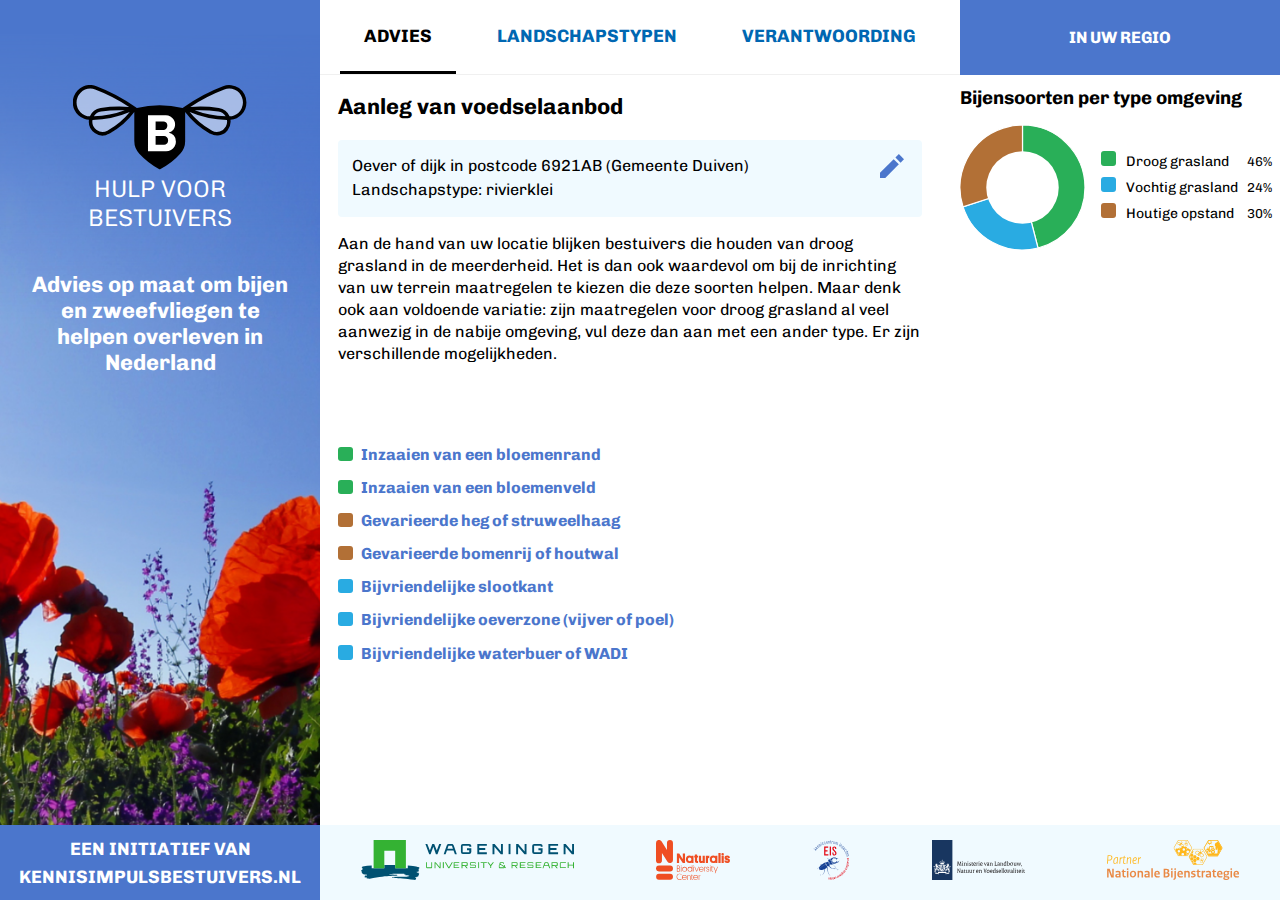
==== results.html @ d1b44572 "fix some issues" ====
<!DOCTYPE html>
<html lang="nl">
  <head>
    <meta charset="UTF-8" />
    <meta name="viewport" content="width=device-width, initial-scale=1.0" />
    <link
      href="https://fonts.googleapis.com/css2?family=Chivo:ital,wght@0,300;0,400;0,700;1,300;1,400;1,700&display=swap"
      rel="stylesheet"
    />
    <link rel="stylesheet" href="css/global.css" media="screen" />
    <link rel="stylesheet" href="css/results.css" media="screen" />
    <link rel="stylesheet" href="css/details.css" media="screen" />
    <link rel="stylesheet" href="css/print.css" media="print" />

    <script src="./js/global.js" defer></script>
    <script src="./js/chart.library.js" defer></script>
    <script src="./js/results.js" defer></script>
    <script src="./js/details.js" defer></script>
    <!-- generics -->
    <link rel="icon" href="./assets/favicons/favicon-32.png" sizes="32x32" />
    <link rel="icon" href="./assets/favicons/favicon-57.png" sizes="57x57" />
    <link rel="icon" href="./assets/favicons/favicon-76.png" sizes="76x76" />
    <link rel="icon" href="./assets/favicons/favicon-96.png" sizes="96x96" />
    <link rel="icon" href="./assets/favicons/favicon-128.png" sizes="128x128" />
    <link rel="icon" href="./assets/favicons/favicon-192.png" sizes="192x192" />
    <link rel="icon" href="./assets/favicons/favicon-228.png" sizes="228x228" />

    <!-- Android -->
    <link
      rel="shortcut icon"
      sizes="196x196"
      href="./assets/favicons/favicon-196.png"
    />

    <!-- iOS -->
    <link
      rel="apple-touch-icon"
      href="./assets/favicons/favicon-120.png"
      sizes="120x120"
    />
    <link
      rel="apple-touch-icon"
      href="path/to/favicon-152.png"
      sizes="152x152"
    />
    <link
      rel="apple-touch-icon"
      href="path/to/favicon-180.png"
      sizes="180x180"
    />

    <!-- Windows 8 IE 10-->
    <meta name="msapplication-TileColor" content="#FFFFFF" />
    <meta
      name="msapplication-TileImage"
      content="./assets/favicons/favicon-144.png"
    />

    <!-- Windows 8.1 + IE11 and above -->
    <meta
      name="msapplication-config"
      content="./assets/favicons/browserconfig.xml"
    />

    <title>Results Page</title>
  </head>
  <body>
    <div class="loader">
      <img src="./assets/logo.svg" alt="" />
    </div>

    <div class="print">Dit is voor de afdruk</div>

    <div class="layout">
      <!-- header navgation -->
      <div class="nav_logo-flag">
        <img src="./assets/logo.svg" alt="logo" class="nav_logo" />
        <h3 class="nav_flag">Hulp voor bestuivers</h3>
      </div>

      <header class="header">
        <nav class="header_nav">
          <ul class="nav_list">
            <li class="nav_item active">
              <a class="nav_item_link" href="/">Advies</a>
            </li>
            <li class="nav_item">
              <a class="nav_item_link">Landschapstypen</a>
            </li>
            <li class="nav_item">
              <a class="nav_item_link">Verantwoording</a>
            </li>
          </ul>
        </nav>
      </header>

      <!-- hero -->
      <section class="hero">
        <div class="hero_logo-flag">
          <img src="./assets/logo.svg" alt="logo" class="hero_logo" />
          <h3 class="hero_flag">HULP VOOR BESTUIVERS</h3>
        </div>
        <div class="hero_description">
          <h3>
            Advies op maat om bijen en zweefvliegen te helpen overleven in
            Nederland
          </h3>
        </div>
      </section>

      <!-- content section -->
      <section class="content">
        <div class="print-box">
          <h3 class="content_title">Aanleg van voedselaanbod</h3>
          <div class="content_chosen-params">
            <p>Oever of dijk in postcode 6921AB (Gemeente Duiven)</p>
            <p>Landschapstype: rivierklei</p>
            <a href="index.html" class="content_edit-btn">
              <img src="./assets/edit-icon.svg" alt="edit" />
            </a>
          </div>
        </div>
        <div class="print-box">
          <div class="chart_wrapper">
            <h3 class="chart_title">Bijensoorten per type omgeving</h3>
            <div class="chart_content">
              <!--  canvas  -->
              <canvas id="chart_canvas"></canvas>

              <ul class="chart_legend">
                <!--  element 1  -->
                <li class="chart_legend_element">
                  <span class="color-box green" data-color="green"></span>
                  <p class="chart_legend_element-name">
                    Droog grasland
                  </p>
                  <p class="chart_legend_element-value" data-value="46">46%</p>
                </li>

                <!--  element 2  -->
                <li class="chart_legend_element">
                  <span class="color-box blue" data-color="blue"></span>
                  <p class="chart_legend_element-name">
                    Vochtig grasland
                  </p>
                  <p class="chart_legend_element-value" data-value="24">24%</p>
                </li>

                <!--  element 3  -->
                <li class="chart_legend_element">
                  <span class="color-box brown" data-color="brown"></span>
                  <p class="chart_legend_element-name">
                    Houtige opstand
                  </p>
                  <p class="chart_legend_element-value" data-value="30">30%</p>
                </li>
              </ul>
            </div>
          </div>
        </div>
        <p class="content_introduction text">
          Aan de hand van uw locatie blijken bestuivers die houden van droog
          grasland in de meerderheid. Het is dan ook waardevol om bij de
          inrichting van uw terrein maatregelen te kiezen die deze soorten
          helpen. Maar denk ook aan voldoende variatie: zijn maatregelen voor
          droog grasland al veel aanwezig in de nabije omgeving, vul deze dan
          aan met een ander type. Er zijn verschillende mogelijkheden.
        </p>

        <div class="main_content">
          <ul class="content_measures-list">
            <li class="content_measure-item">
              <span class="color-box" data-color="green"></span>
              <a href="#measure_1" class="content_measure_link"
                >Inzaaien van een bloemenrand</a
              >
            </li>
            <li class="content_measure-item">
              <span class="color-box" data-color="green"></span>
              <a href="#measure_2" class="content_measure_link"
                >Inzaaien van een bloemenveld</a
              >
            </li>
            <li class="content_measure-item">
              <span class="color-box" data-color="brown"></span>
              <a href="#measure_3" class="content_measure_link"
                >Gevarieerde heg of struweelhaag</a
              >
            </li>
            <li class="content_measure-item">
              <span class="color-box" data-color="brown"></span>
              <a href="#measure_4" class="content_measure_link"
                >Gevarieerde bomenrij of houtwal</a
              >
            </li>
            <li class="content_measure-item">
              <span class="color-box" data-color="blue"></span>
              <a href="#measure_5" class="content_measure_link"
                >Bijvriendelijke slootkant</a
              >
            </li>
            <li class="content_measure-item">
              <span class="color-box" data-color="blue"></span>
              <a href="#measure_6" class="content_measure_link"
                >Bijvriendelijke oeverzone (vijver of poel)</a
              >
            </li>
            <li class="content_measure-item">
              <span class="color-box" data-color="blue"></span>
              <a href="#measure_7" class="content_measure_link"
                >Bijvriendelijke waterbuer of WADI</a
              >
            </li>
          </ul>

          <div class="content_details">
            <div class="go-back" hidden>
              <input type="checkbox" class="section_title_input" />
              <div class="sm-box section_dropdown">
                <img src="./assets/arrow.svg" alt="arrow" />
              </div>
              <label class="section_title">
                Naar overzicht
              </label>
            </div>

            <div class="content_measure_details" id="measure_1">
              <div class="content_measure_head">
                <h2 class="content_measure_title">
                  Inzaaien van een bloemenrand
                </h2>
                <div class="content_measure_print">
                  <a href="javascript:window.print()"
                    >Afdrukken <img src="./assets/print-icon.svg" alt=""
                  /></a>
                </div>
              </div>

              <img
                src="./assets/main-image-of-measure.jpg"
                alt="measure"
                class="content_measure_image"
              />

              <div>
                <input
                  type="checkbox"
                  id="section_1"
                  class="section_title_input"
                />
                <div class="sm-box section_dropdown">
                  <img src="./assets/arrow.svg" alt="arrow" />
                </div>
                <label for="section_1" class="section_title">
                  Introductie
                </label>
                <div class="section_content">
                  <p>
                    Een bloemrijke vegetatie kan bij een juiste aanleg en goed
                    beheer een belangrijke voedselbron vormen voor wilde
                    bestuivers. Inheemse bloemenmengsels met gebiedseigen
                    soorten sluiten het beste aan bij de eisen van de lokaal
                    voorkomende wilde bestuivers. De bodem is een belangrijke
                    factor in de slagingskans van de aanleg periode. Deze kan
                    beter niet te voedselrijk zijn en moet goed voorbereid
                    worden (zaaiklaar zijn).
                  </p>
                  <p>
                    Bloemrijke vegetaties zijn er in verschillende vormen en met
                    verschillende doelen. Zo kan deze ook een rol spelen bij de
                    beheersing van plaagdieren in gewassenteelt. Bloemstroken
                    worden vaak langs akkers, wegbermen of in parken of
                    woonwijken aangelegd. Een bloemenveld is een breder perceel
                    zoals in half-natuurlij
                  </p>
                </div>
              </div>

              <div>
                <input
                  type="checkbox"
                  id="section_2"
                  class="section_title_input"
                />
                <div class="sm-box section_dropdown">
                  <img src="./assets/arrow.svg" alt="arrow" />
                </div>
                <label for="section_2" class="section_title">
                  Gewenste vegetatie
                </label>
                <div class="section_content">
                  <p>
                    Op basis van de planten die van nature in uw regio
                    voorkomen, en welke daarvan het meest relevant zijn voor de
                    bestuivers in uw regio, adviseren we om toe te werken naar
                    een vegetatie met de plantensoorten uit onderstaande lijst.
                    Onderzoek waar mogelijk eerst of deze soorten nu al
                    voorkomen op de plek waar u een maatregel wilt gaan nemen.
                    Zo ja, dan is het beter om deze soorten te bevorderen via
                    het juiste beheer. Een gericht beheer-advies is ook
                    beschikbaar.
                  </p>
                </div>
              </div>

              <div>
                <input
                  type="checkbox"
                  id="section_3"
                  class="section_title_input"
                />
                <div class="sm-box section_dropdown">
                  <img src="./assets/arrow.svg" alt="arrow" />
                </div>
                <label for="section_3" class="section_title">
                  Meest geschikte soorten
                </label>

                <div class="section_content">
                  <div class="options-filter-toggler">
                    <input
                      type="radio"
                      name="filter-option"
                      id="simple"
                      class="toggler_option"
                      checked
                    />
                    <label for="simple">Eenvoudig</label>

                    <input
                      type="radio"
                      name="filter-option"
                      id="extended"
                      class="toggler_option"
                    />
                    <label for="extended">Uitgebreid</label>
                  </div>

                  <div class="options-filter">
                    <div class="dropdown">
                      <label>Bloei :</label>
                      <div class="dropdown_button">
                        <span class="dropdown_picked-option">Meerjarig</span>
                        <img src="./assets/dropdown-arrow.svg" alt="dropdown" />
                      </div>

                      <div class="dropdown_menu-box">
                        <ul class="dropdown_menu">
                          <li data-name="profile" class="dropdown_item">
                            Alle
                          </li>
                          <li data-name="dashboard" class="dropdown_item">
                            Eenjarig
                          </li>
                          <li data-name="activity" class="dropdown_item">
                            Meerjarig
                          </li>
                        </ul>
                      </div>
                    </div>

                    <div class="dropdown">
                      <label>Grond :</label>
                      <div class="dropdown_button">
                        <span class="dropdown_picked-option"
                          >Matig voedselarm</span
                        >
                        <img src="./assets/dropdown-arrow.svg" alt="dropdown" />
                      </div>

                      <div class="dropdown_menu-box">
                        <ul class="dropdown_menu">
                          <li data-name="profile" class="dropdown_item">
                            Matig voedselarm
                          </li>
                          <li data-name="dashboard" class="dropdown_item">
                            Voedselarm
                          </li>
                          <li data-name="activity" class="dropdown_item">
                            Zeer voedselrijk
                          </li>
                        </ul>
                      </div>
                    </div>
                  </div>

                  <table class="species-table">
                    <tr>
                      <th colspan="2" class="right">Kleur</th>
                      <th>Bloeiperiode</th>
                    </tr>
                    <tr>
                      <td colspan="2"></td>
                      <td>
                        <div class="months">
                          <span class="month-box letter">J</span>
                          <span class="month-box letter">F</span>
                          <span class="month-box letter">M</span>
                          <span class="month-box letter">A</span>
                          <span class="month-box letter">M</span>
                          <span class="month-box letter">J</span>
                          <span class="month-box letter">J</span>
                          <span class="month-box letter">A</span>
                          <span class="month-box letter">S</span>
                          <span class="month-box letter">O</span>
                          <span class="month-box letter">N</span>
                          <span class="month-box letter">D</span>
                        </div>
                      </td>
                    </tr>
                    <tr>
                      <td><a href="#">Nieskruid (Helleborus)</a></td>
                      <td>
                        <span
                          class="specie_color-box"
                          style="background-color: rgb(165, 236, 213);"
                        ></span>
                      </td>
                      <td>
                        <div class="months">
                          <span class="month-box"></span>
                          <span class="month-box"></span>
                          <span class="month-box filled"></span>
                          <span class="month-box filled"></span>
                          <span class="month-box filled"></span>
                          <span class="month-box filled"></span>
                          <span class="month-box filled"></span>
                          <span class="month-box"></span>
                          <span class="month-box"></span>
                          <span class="month-box"></span>
                          <span class="month-box"></span>
                          <span class="month-box"></span>
                        </div>
                      </td>
                    </tr>
                    <tr>
                      <td><a href="#">Anemoon (Anemone)</a></td>
                      <td>
                        <span
                          class="specie_color-box"
                          style="background-color: rgb(255, 241, 163);"
                        ></span>
                      </td>
                      <td>
                        <div class="months">
                          <span class="month-box"></span>
                          <span class="month-box"></span>
                          <span class="month-box"></span>
                          <span class="month-box"></span>
                          <span class="month-box"></span>
                          <span class="month-box"></span>
                          <span class="month-box filled"></span>
                          <span class="month-box filled"></span>
                          <span class="month-box filled"></span>
                          <span class="month-box filled"></span>
                          <span class="month-box"></span>
                          <span class="month-box"></span>
                        </div>
                      </td>
                    </tr>
                    <tr>
                      <td><a href="#">Dovenetel (Lamium spp.)</a></td>
                      <td>
                        <span
                          class="specie_color-box"
                          style="background-color: rgb(211, 163, 255);"
                        ></span>
                      </td>
                      <td>
                        <div class="months">
                          <span class="month-box filled"></span>
                          <span class="month-box filled"></span>
                          <span class="month-box filled"></span>
                          <span class="month-box"></span>
                          <span class="month-box"></span>
                          <span class="month-box"></span>
                          <span class="month-box"></span>
                          <span class="month-box"></span>
                          <span class="month-box"></span>
                          <span class="month-box"></span>
                          <span class="month-box"></span>
                          <span class="month-box"></span>
                        </div>
                      </td>
                    </tr>
                  </table>
                </div>
              </div>

              <div>
                <input
                  type="checkbox"
                  id="section_4"
                  class="section_title_input"
                />
                <div class="sm-box section_dropdown">
                  <img src="./assets/arrow.svg" alt="arrow" />
                </div>
                <label for="section_4" class="section_title">
                  Vuistregels voor aanleg</label
                >
                <div class="section_content">
                  <h4 class="section_sub-title">Timing</h4>
                  <p>
                    Zaaien kan in principe jaarrond, maar sommige periodes
                    hebben de voorkeur. Bij zaaien in het najaar kunnen
                    bijvoorbeeld winterannuellen al kiemen, en is er minder kans
                    op onkruid dan bij zaaien in het voorjaar. Bij zaaien in het
                    voorjaar (februari-maart voor éénjarige akkerkruiden) moet
                    mogelijk wat extra tijd worden ingepland voor het toepassen
                    van een vals zaaibed.
                  </p>
                  <h4 class="section_sub-title">Voorbewerking</h4>
                  <p>
                    Bekijk eerst welke gewenste plantensoorten al aanwezig zijn
                    en of deze kunnen blijven staan, soms is aangepast beheer
                    beter dan nieuwe aanleg.
                  </p>
                  <p>
                    Ingezaaide bloemen vestigen zich niet goed in grasmatten of
                    dichte vegetatie. Verwijder deze oppervlakkig (5 cm) en
                    verstoor de grond daarbij zo min mogelijk (om activering van
                    ongewenste zaden in de bodem te voorkomen).
                  </p>
                  <p>
                    Verwijder wortels van hardnekkige wortelonkruiden
                    (handmatig).
                  </p>
                  <p>
                    In de bodem is vaak een zaadbank aanwezig van ongewenste
                    onkruiden die kiemen na verstoring van de bodem. Door een
                    vals-zaaibed te creëren wordt de overlast beperkt. Wacht na
                    het klaarmaken van het zaaibed tot deze soorten kiemen en
                    schoffel deze ondiep af. Herhaal dit eventueel voor beter
                    resultaat. Bij de aanleg van een meerjarig kruidenrijk
                    grasland is het toepassen van een vals-zaaibed niet nodig.
                  </p>
                  <p>
                    Bemesting is bij een bloemrijke vegetatie niet gewenst.
                  </p>
                  <h4 class="section_sub-title">Aanplant/inzaai</h4>
                  <p>
                    Verdun het zaadmengsel met grond om het gelijkmatiger te
                    verdelen over het oppervlakte. Bijvoorbeeld één kruiwagen
                    lichtvochtig zand op 1 kilo zaad.
                  </p>
                  <p>
                    De aanbevolen hoeveelheid zaden per vierkante meter hangt af
                    van de (bodem)omstandigheden. Dit varieert van 2 gram per m2
                    bij een droge, dichte grondsoort tot 1 gram op 1-1,5 m2 bij
                    vochtige en voedselrijke bodems. Vraag een leverancier of
                    specialist eventueel om advies.
                  </p>
                  <p>
                    Zaai het liefst handmatig, zaaimachines zijn vaak ongeschikt
                    door de diversiteit aan zaden. Het mengsel wordt dan niet
                    homogeen verspreid. Tevens kan het gebruik van zware
                    machines de bodem verdichten.
                  </p>
                  <p>
                    Zaai het mengsel op kale grond en nooit dieper dan de dikte
                    van de zaden. Eventueel licht aanharken- of rollen, maar
                    nooit met zwaar materieel.
                  </p>
                  <p>
                    Om in het eerste jaar na aanleg meteen een bloeiend
                    resultaat te krijgen kan tot maximaal 20% eenjarig bloemzaad
                    worden toegevoegd aan het mengsel. Bij een hoger aandeel
                    eenjarige bloemen concurreren deze de meerjarige planten
                    weg. Het tweede jaar na aanplant kan dit, als de eenjarige
                    grotendeels weg zijn en de meerjarigen nog in ontwikkeling
                    zijn, zorgen tot teleurstelling bij het publiek.
                  </p>
                  <h4 class="section_sub-title">
                    Nazorg
                    <span class="text"
                      >(beheer in eerste spaneriode na aanleg om vestiging te
                      bevorderen)
                    </span>
                  </h4>
                  <p>
                    Bij zaaien in voorjaar kan soms veel onkruid opkomen. (Om
                    dit te voorkomen: valszaaibed-methode toepassen.) Wanneer de
                    grond (bijna) niet meer te zien is (kiemplanten krijgen te
                    weinig licht), kan dit eventueel op 5 cm afgemaaid en
                    afgevoerd worden. Bij zaaien in nazomer/herfst is dit vaak
                    niet nodig en kan vanaf het volgende jaar begonnen worden
                    met regulier beheer.
                  </p>
                  <p>
                    Ratelaar (Rhinanthus) is een half-parasiet op grassen en kan
                    zo vergrassing van een bloemenweide enigszins tegengaan, met
                    name op niet al te voedselrijke bodems. Zaaien met het
                    bloemenmengsel, of bijzaaien in de late zomer -late herfst;
                    in dat geval zorgen dat er ruimte op de bodem is voor de
                    zaden om te bereiken.
                  </p>
                  <h4 class="section_sub-title">Waarde voor de toekomst</h4>
                  <p>
                    Blijvend bijvriendelijk beheer is essentieel om de waarde
                    voor de toekomst te behouden. Een gericht a
                    <a href="#">beheer-advies</a> is ook beschikbaar.
                  </p>
                </div>
              </div>
            </div>

            <div class="content_measure_details" id="measure_2">
              <h2 class="content_measure_title">second section</h2>

              <img
                src="./assets/p1-blauwe-metselbij.jpg"
                alt="measure"
                class="content_measure_image"
              />

              <div>
                <input
                  type="checkbox"
                  id="section_6"
                  class="section_title_input"
                />
                <div class="sm-box section_dropdown">
                  <img src="./assets/arrow.svg" alt="arrow" />
                </div>
                <label for="section_6" class="section_title">
                  Introductie
                </label>
                <div class="section_content">
                  <p>
                    Een bloemrijke vegetatie kan bij een juiste aanleg en goed
                    beheer een belangrijke voedselbron vormen voor wilde
                    bestuivers. Inheemse bloemenmengsels met gebiedseigen
                    soorten sluiten het beste aan bij de eisen van de lokaal
                    voorkomende wilde bestuivers. De bodem is een belangrijke
                    factor in de slagingskans van de aanleg periode. Deze kan
                    beter niet te voedselrijk zijn en moet goed voorbereid
                    worden (zaaiklaar zijn).
                  </p>
                  <p>
                    Bloemrijke vegetaties zijn er in verschillende vormen en met
                    verschillende doelen. Zo kan deze ook een rol spelen bij de
                    beheersing van plaagdieren in gewassenteelt. Bloemstroken
                    worden vaak langs akkers, wegbermen of in parken of
                    woonwijken aangelegd. Een bloemenveld is een breder perceel
                    zoals in half-natuurlij
                  </p>
                </div>
              </div>
            </div>
          </div>
        </div>
      </section>

      <section class="spotlight">
        <div class="title-bar">
          <h3>IN UW REGIO</h3>
        </div>
      </section>

      <!-- footer -->
      <footer class="footer">
        <div class="footer_links">
          <a href="http://kennisimpulsbestuivers.nl">Een initiatief van</a>
          <a href="http://kennisimpulsbestuivers.nl"
            >Kennisimpulsbestuivers.nl</a
          >
        </div>
        <div class="footer_sponsors">
          <a href="https://www.wur.nl" class="footer_sponsor-link">
            <img
              src="./assets/footer-logo-1-wur.svg"
              alt=""
              class="footer_sponsor-img"
            />
          </a>
          <a href="https://www.naturalis.nl" class="footer_sponsor-link">
            <img
              src="./assets/footer-logo-2-naturalis.svg"
              alt=""
              class="footer_sponsor-img"
          /></a>
          <a href="https://www.eis-nederland.nl" class="footer_sponsor-link"
            ><img
              src="./assets/footer-logo-3-eis.svg"
              alt=""
              class="footer_sponsor-img"
            />
          </a>
          <a
            href="https://www.rijksoverheid.nl/ministeries/ministerie-van-landbouw-natuur-en-voedselkwaliteit"
            class="footer_sponsor-link"
          >
            <img
              src="./assets/footer-logo-4-lnv.svg"
              alt=""
              class="footer_sponsor-img"
            />
          </a>
          <a
            href="https://www.bestuivers.nl/nationalebijenstrategie"
            class="footer_sponsor-link"
          >
            <img
              src="./assets/footer-logo-5-nb.svg"
              alt=""
              class="footer_sponsor-img"
            />
          </a>
        </div>
      </footer>
    </div>
  </body>
</html>
---- css/global.css ----
:root {
  --main-color: #4b76cc;
  --main-color-light: #f0faff;
  --main-color-dark: #0067b2;
  --inactive-button-bg: #c9c9c9;
  --red: #ed1c24;
  --black: #000000;
  --white: #ffffff;
  --green: #29af58;
  --brown: #b27036;
  --blue: #29abe2;
  --yellow: #ffb831;
  --gray-bg: #d7d7d7;
  --font: 'Chivo', sans-serif;
}

*,
*::after,
*::before {
  margin: 0;
  padding: 0;
  -webkit-box-sizing: border-box;
  box-sizing: border-box;
}

html {
  font-size: 62.7%;
}

body {
  font-size: 1.6rem;
  font-family: var(--font);
  background-color: var(--gray-bg);
  color: var(--black);
}
/*t*/ .print {display:none}
p {
  font-size: 1.6rem;
  line-height: 2.2rem;
}

.text {
  font-size: 1.6rem;
  line-height: 2.2rem;
}

img {
  max-width: 100%;
  max-height: 100%;
}

ol,
ul {
  list-style: none;
}

table {
  border-collapse: collapse;
  border-spacing: 0;
}

a,
button {
  cursor: pointer;
  /*t*/ text-decoration:none;
}

a:active,
a:hover {
  outline: 0;
}

/* Page preloader */
.loader {
  position: fixed;
  top: 0;
  bottom: 0;
  right: 0;
  left: 0;
  z-index: 1000;
  background-color: var(--main-color-light);
}

.loader img {
  width: 120px;
  position: absolute;
  top: 20%;
  left: 50%;
  animation: float 2s ease-in-out infinite;
}

.loader.hidden {
  display: none;
}


@keyframes float {
  0% {
    transform: translateY(0px) translate(-50%, -50%);
  }
  50% {
    transform: translateY(25px) translate(-50%, -50%);
  }
  100% {
    transform: translateY(0px) translate(-50%, -50%);
  }
}


/* Layout */
.layout {
  max-width: 1920px;
  min-height: 100vh;
  margin: auto;
  padding-top: 7.5rem;
  background-color: var(--white);
}

/* Header (navigation) */
.header {
  height: 7.5rem;
  border-bottom: 1.5px rgb(240, 240, 240) solid;
  z-index: 4;
  background-color: var(--white);
  position: fixed;
  top: 0;
  left: 25%;
  right: 25%;
}

.nav_logo-flag {
  display: none;
}

.header_nav {
  height: 100%;
}

.nav_list {
  display: -webkit-box;
  display: -ms-flexbox;
  display: flex;
  -webkit-box-pack: justify;
  -ms-flex-pack: justify;
  justify-content: space-between;
  -webkit-box-align: center;
  -ms-flex-align: center;
  align-items: center;
  height: 100%;
  margin: auto 2rem;
  overflow-x: scroll;
  scrollbar-width: none;
}

.nav_list::-webkit-scrollbar {
  height: 0rem;
  width: 0rem;
}

.nav_item {
  height: 100%;
  font-size: 1.8rem;
  font-weight: bold;
  padding-right: 4%;
  padding-left: 4%;
  border-bottom: 3px solid transparent;
  color: var(--main-color-dark);
  -webkit-transition: all 0.2s linear;
  -o-transition: all 0.2s linear;
  transition: all 0.2s linear;
}

.nav_item_link {
  text-transform: uppercase;
  display: -webkit-box;
  display: -ms-flexbox;
  display: flex;
  -webkit-box-pack: center;
  -ms-flex-pack: center;
  justify-content: center;
  -webkit-box-align: center;
  -ms-flex-align: center;
  align-items: center;
  width: 100%;
  height: 100%;
  color: inherit;
}

.nav_item:hover {
  border-bottom: 3px solid var(--main-color-dark);
}

.nav_item.active {
  color: var(--black);
  border-bottom: 3px solid var(--black);
}

/* Hero */
.hero {
  width: 25%;
  max-width: 34.8rem;
  background-color: var(--main-color);
  background-image: url('../assets/main-image.png');
  background-position-y: bottom;
  background-size: cover;
  color: var(--white);
  text-align: center;
  position: fixed;
  right: left;
  bottom: 7.5rem;
  top: 0;
}

.hero_logo-flag {
  width: 80%;
  margin: auto;
  margin-top: 8.5rem;
}

.hero_logo {
  width: 17.4rem;
}

.hero_flag {
  font-size: 2.4rem;
  font-weight: 300;
}

.hero_description h3 {
  font-size: 2.2rem;
  line-height: 2.6rem;
  font-weight: bold;
  width: 85%;
  margin: auto;
  margin-top: 4rem;
}

/* Spotlight */
.spotlight {
  width: 25%;
  max-width: 34.8rem;
  position: fixed;
  right: 0;
  top: 0;
}

.title-bar {
  display: flex;
  justify-content: center;
  align-items: center;
  height: 7.5rem;
  padding-right: 1rem;
  padding-left: 1rem;
  background-color: var(--main-color);
  color: var(--white);
  text-transform: uppercase;
  font-size: 1.4rem;
  text-align: center;
}

/* Content */
.content {
  margin: 7.5rem 25%;
  margin-top: 0rem;
}

/* Footer */
.footer {
  display: -webkit-box;
  display: -ms-flexbox;
  display: flex;
  height: 7.5rem;
  position: fixed;
  bottom: 0;
  left: 0;
  right: 0;
  background-color: var(--main-color-light);
  margin-top: 3rem;
}

.footer_links {
  width: 25%;
  max-width: 34.8rem;
  background-color: var(--main-color);
  padding-top: 1rem;
  color: var(--white);
  text-transform: uppercase;
  font-size: 1.8rem;
  line-height: 2.8rem;
  font-weight: bold;
  text-align: center;
}
.footer_links a, .footer_links a:visited {  text-decoration:none;color: var(--white);
}
.footer_sponsors {
  display: -webkit-box;
  display: -ms-flexbox;
  display: flex;
  width: 75%;
  -ms-flex-pack: distribute;
  justify-content: space-around;
  -webkit-box-align: center;
  -ms-flex-align: center;
  align-items: center;
  background-color: var(--main-color-light);
}

.footer_sponsor-link {
  display: block;
}

.footer_sponsor-img {
  height: 4rem;
}

/* sm-box */
.sm-box {
  width: 2.5rem;
  height: 2.5rem;
  background-color: var(--main-color);
  border-radius: 0.4rem;
  display: -webkit-inline-box;
  display: -ms-inline-flexbox;
  display: inline-flex;
  -webkit-box-pack: center;
  -ms-flex-pack: center;
  justify-content: center;
  -webkit-box-align: center;
  -ms-flex-align: center;
  align-items: center;
  border: none;
  outline: none;
}

/*  Media Queries  */
@media (min-width: 1920px) {
  .header {
    right: calc((100vw - 1920px) / 2 + 45rem);
    left: calc((100vw - 1920px) / 2 + 45rem);
  }
  .spotlight {
    right: calc((100vw - 1920px) / 2);
  }
  .footer {
    right: calc((100vw - 1920px) / 2);
    left: calc((100vw - 1920px) / 2);
  }
}

@media (min-width: 1800px) {
  html {
    font-size: 75%;
  }
}

@media (min-width: 1400px) {
  html {
    font-size: 66%;
  }
  .spotlight,
  .hero,
  .footer_links {
    max-width: 45rem;
  }
}

@media (max-width: 1125px) {
  html {
    font-size: 56%;
  }

  p {
    font-size: 1.8rem;
    line-height: 2.4rem;
  }
}

@media (min-width: 768px) and (max-width: 1024px) {
  .nav_list {
    max-width: 100%;
  }

  .nav_item {
    font-size: 14px;
    padding: 2px;
  }
}

@media (max-width: 768px) {
  .layout {
    display: inline-block;
    position: relative;
    width: 100%;
    padding-top: 0rem;
  }

  .nav_logo-flag {
    display: -webkit-box;
    display: -ms-flexbox;
    display: flex;
    -webkit-box-align: center;
    -ms-flex-align: center;
    align-items: center;
    -webkit-box-pack: center;
    -ms-flex-pack: center;
    justify-content: center;
    margin: auto;
    position: fixed;
    width: 100%;
    background: var(--main-color);
    padding: 1rem;
    color: var(--white);
    z-index: 4;
  }

  .nav_logo {
    width: 10rem;
    margin-right: 2rem;
  }

  .nav_flag {
    text-transform: uppercase;
    font-size: 2.4rem;
    font-weight: 300;
  }

  .header {
    top: 6.8rem;
    left: 0;
    width: 100%;
    height: 6.4rem;
  }

  .hero {
    width: 100%;
    max-width: 100%;
    height: 20rem;
    background-position-y: 65%;
    padding-top: 2rem;
    margin-top: 12rem;
    position: relative;
  }

  .hero_logo-flag {
    display: none;
  }

  .hero_description {
    margin-top: 5rem;
    max-width: 50rem;
    margin-right: auto;
    margin-left: auto;
  }

  .hero_description h3 {
    text-align: center;
    line-height: 3rem;
  }

  .header {
    border-bottom: none;
    -webkit-box-shadow: 0rem 0.4rem 0.4rem rgba(0, 0, 0, 0.1);
    box-shadow: 0rem 0.4rem 0.4rem rgba(0, 0, 0, 0.1);
  }

  .header_nav {
    max-width: 60rem;
    margin: auto;
  }

  .spotlight {
    display: none;
  }

  .content {
    margin: 0;
    margin-bottom: 10rem;
  }

  .footer {
    display: block;
    width: 100%;
    position: fixed;
    bottom: 7rem;
  }

  .footer_links {
    width: 100%;
    max-width: 100%;
    padding: 2rem;
  }

  .footer_sponsors {
    display: -webkit-box;
    display: -ms-flexbox;
    display: flex;
    -webkit-box-pack: justify;
    -ms-flex-pack: justify;
    justify-content: space-between;
    width: 100%;
    padding: 1.6rem;
    background-color: var(--main-color-light);
  }
}

@media (max-width: 667px) {
  .header {
    height: 51px;
  }

  .nav_flag {
    font-size: 20px;
  }

  .nav_item {
    font-size: 15px;
  }

  .content {
    margin-bottom: 6rem;
  }

  .footer {
    display: block;
    width: 100%;
    position: relative;
  }

  .footer_sponsors {
    display: -webkit-box;
    display: -ms-flexbox;
    display: flex;
    -webkit-box-pack: baseline;
    -ms-flex-pack: baseline;
    justify-content: baseline;
    -ms-flex-wrap: wrap;
    flex-wrap: wrap;
    width: 100%;
    padding: 4rem;
    background-color: var(--main-color-light);
  }

  .footer_sponsor-link {
    width: 45%;
    height: 6rem;
    text-align: center;
  }

  .footer_sponsor-link:nth-child(1) {
    height: 4rem;
  }

  .footer_sponsor-link:nth-child(3) {
    width: 100%;
    margin: 6rem;
  }

  .footer_sponsor-img {
    height: 100%;
  }
}

@media (max-width: 375px) {
  p {
    font-size: 14px;
  }

  .nav_flag {
    font-size: 18px;
    margin: 0;
  }

  .hero {
    height: 315px;
  }

  .nav_list {
    max-width: 100%;
    margin: 2px;
  }

  .nav_item {
    font-size: 14px;
    padding: 1px;
  }
}
---- css/results.css ----
.content {
  padding: 1.8rem;
}

.content.full {
  margin-right: 0;
  margin-left: 25%;
}

.content.full .content_details {
  margin: 0;
  max-width: 100%;
}

.content_title {
  font-size: 2.2rem;
}

.content_chosen-params {
  position: relative;
  padding: 1.4rem;
  margin-top: 2rem;
  background-color: var(--main-color-light);
  border-radius: 4px;
}

.content_chosen-params p {
  line-height: 2.4rem;
  margin-right: 5rem;
}

.content_edit-btn {
  position: absolute;
  top: 1.4rem;
  right: 1.8rem;
  border: none;
  background: none;
}

.chart_wrapper {
  position: absolute;
  top: 0;
  right: 0;
  width: 25%;
}

.chart_content {
  display: flex;
  align-items: center;
  flex-wrap: wrap;
  margin-bottom: 4rem;
}

.chart_title {
  margin: 2.2rem 1rem 1.6rem auto;
  margin-top: 8.6rem;
}

#chart_canvas {
}

.chart_legend {
  display: inline-flex;
  flex-direction: column;
  justify-content: center;
  width: 50%;
  min-width: 17rem;
  height: 100%;
  margin-left: 1.6rem;
}

.chart_legend_element {
  display: flex;
  align-items: baseline;
  margin-bottom: 0.2rem;
  margin-top: 0.2rem;
}

.chart_legend_element-name {
  font-size: 1.4rem;
  margin-left: 0.5rem;
}

.chart_legend_element-value {
  font-size: 1.3rem;
  margin-left: auto;
}

.content_introduction {
  margin-top: 1.6rem;
}

.main_content {
  display: flex;
  margin-top: 8rem;
}

.content_measures-list {
  margin-right: 1.6rem;
}

.content_measure-item {
  margin-bottom: 1.4rem;
  font-weight: bold;
}

.color-box {
  display: inline-block;
  width: 1.45rem;
  height: 1.45rem;
  margin-right: 0.5rem;
  margin-bottom: -0.1rem;
  border-radius: 3px;
}

.color-box[data-color='green'] {
  background-color: var(--green);
}
.color-box[data-color='blue'] {
  background-color: var(--blue);
}
.color-box[data-color='brown'] {
  background-color: var(--brown);
}
.color-box[data-color='yellow'] {
  background-color: var(--yellow);
}

.content_measure_link {
  text-decoration: none;
  color: var(--main-color);
}

.content_measure_link:hover {
  text-decoration: underline;
}

.content_measure_link.current {
  color: var(--black);
  pointer-events: none;
  cursor: default;
}

.content_measure_link.current:hover {
  text-decoration: none;
}


@media (min-width: 1024px) {
  .content {
    margin: 0rem 2rem 7.5rem 25%;
  }

  .content_title,
  .content_chosen-params,
  .content_introduction {
    margin-right: 25vw;
  }
}

@media (min-width: 1920px) {
  .chart_wrapper {
    right: calc((100vw - 1920px) / 2);
    width: 460px;
  }

  .content_title,
  .content_chosen-params,
  .content_introduction {
    margin-right: 500px;
  }
}

@media (max-width: 1250px) {
  .chart_content {
    justify-content: center;
  }

  .chart_legend {
    width: 80%;
    margin-top: 2rem;
  }
}


@media (max-width: 768px) {
  .hero {
    display: none;
  }

  .content {
    margin-bottom: 15rem;
    margin-top: 13rem;
  }

  .content.full {
    margin-left: 0rem;
  }

  .content_chosen-params {
    margin: 1.8rem -1.8rem;
    width: calc(100% + 3.6rem);
  }

  .chart_wrapper {
    position: relative;
    float: right;
    width: 35%;
  }

  .chart_title {
    margin-top: 0;
    text-align: center;
  }
}

@media (max-width: 667px) {
  .chart_wrapper {
    float: none;
    width: 100%;
  }

  .chart_legend {
    width: 50%;
  }

  .chart_legend_element {
    max-width: 26rem;
  }

  .chart_title {
    margin-top: 2rem;
    text-align: center;
  }

}
---- css/details.css ----
.content_details {
  margin-right: 1.6rem;
  margin-left: auto;
  max-width: 60%;
}

.go-back label {
  font-weight: 400;
}

.go-back img {
  transition: none;
  transform: rotate(180deg);
}

.content_measure_head {
  display: flex;
  align-items: baseline;
}

.content_measure_title {
  margin-bottom: 1.8rem;
  font-size: 2.2rem;
  font-weight: bold;
}

.content_measure_print {
  display: inline-flex;
  align-items: center;
  margin-left: auto;
}

.content_measure_print a {
  display: inline-block;
  font-size: 1.3rem;
  color: var(--main-color);
  text-decoration: none;
  margin-right: 1rem;
}

.content_measure_print a:hover {
  text-decoration: underline;
}

.content_measure_print img{
  width: 2rem;
}

.content_measure_image {
  max-width: 100%;
  margin-bottom: 2rem;
  margin-top: 2rem;
  object-fit: cover;
  object-position: center;
}

.section_title {
  display: inline-block;
  font-weight: bold;
  color: var(--main-color);
  cursor: pointer;
  margin-left: 1.2rem;
  margin-bottom: 2rem;
}

.section_title:hover {
  text-decoration: underline;
}

.section_sub-title {
  margin-top: 4rem;
  margin-bottom: 2rem;
  font-weight: 500;
}

.section_dropdown {
  width: 2.4rem;
  height: 2.4rem;
  padding: 0.6rem;
  z-index: 5;
  user-select: none;
}

.section_dropdown img {
  transition: all 0.3s ease;
}

.section_content {
  height: 0;
  overflow: hidden;
  opacity: 0;
  transition: all 0.3s ease;
}

.section_content p,
.section_content .text {
  margin-bottom: 2rem;
  font-weight: 300;
}

.section_content p a {
  color: var(--main-color);
  text-decoration: underline;
}

.section_title_input:checked ~ .section_content {
  height: auto;
  opacity: 1;
}

.section_title_input:checked ~ .section_dropdown img {
  transform: rotate(90deg);
}

.section_title_input {
  display: none;
}

.options-filter-toggler {
  display: flex;
  width: 100%;
  max-width: 40rem;
  border: 1px solid var(--main-color);
  border-radius: 4px;
  margin-bottom: 2rem;
  margin-top: 0.8rem;
  overflow: hidden;
}

.options-filter-toggler label {
  display: inline-block;
  width: 50%;
  padding: 1rem;
  text-align: center;
  font-size: 1.8rem;
  cursor: pointer;
}

.options-filter-toggler label:hover {
  background-color: var(--main-color-light);
}

.toggler_option:checked + label {
  background-color: var(--main-color);
  color: var(--white);
  font-weight: bold;
}

.toggler_option {
  display: none;
}

.options-filter {
  display: flex;
  justify-content: space-between;
}

.options-filter[hidden] {
  display: none;
}

.dropdown {
  width: 49%;
  margin-bottom: 2rem;
  position: relative;
  cursor: pointer;
}

.dropdown:first-child {
  z-index: 2;
}

.dropdown,
.dropdown_menu-box {
  background-color: var(--main-color-light);
}

.dropdown label {
  position: absolute;
  top: 1.9rem;
  left: 1.2rem;
}

.dropdown_button {
  display: flex;
  align-items: center;
  justify-content: space-between;
  height: 5.5rem;
}

.dropdown_button img {
  height: 1.6rem;
  margin: auto 1.6rem auto auto;
}

.dropdown.opened .dropdown_button img {
  transform: rotate(180deg);
}

.dropdown_picked-option {
  display: inline-block;
}

.dropdown.opened .dropdown_menu-box {
  display: block;
}

.dropdown_menu-box {
  position: absolute;
  left: 0;
  right: 0;
  display: none;
}

.dropdown_item,
.dropdown_picked-option {
  font-weight: bold;
  color: var(--main-color);
  font-size: 1.8rem;
  padding: 1rem;
  padding-left: 7.2rem;
  cursor: pointer;
}

.dropdown_item:hover {
  background-color: var(--main-color);
  color: var(--white);
}

/* Table */
.species-table {
  table-layout: auto;
  border-collapse: collapse;
  width: 100%;
  margin-bottom: 2.2rem;
}

.species-table th {
  text-align:left;
  padding: 0.8rem;
  width: 1px;
}
th.right {text-align: right;}

.species-table td {
  text-align: right;
  padding: 0.8rem;
  width: 1px;
}

.species-table td:nth-child(3) {
  padding: 0rem 0.8rem 0rem 0.8rem;
  width: 25%;
}

.species-table tr td:nth-child(1) {
  text-align: left;
  width: 50%;
}

.species-table tr:nth-child(even) {
  background-color: var(--main-color-light);
}

.species-table tr:nth-child(odd) {
  background-color: var(--white);
}

.species-table td a {
  color: var(--main-color);
  text-decoration: none;
}

.species-table td a:hover {
  text-decoration: underline;
}

.species-table td .specie_color-box {
  display: inline-block;
  width: 2rem;
  height: 2rem;
  border: 1px solid var(--black);
}

.species-table td .months {
  display: inline-flex;
  padding-right: 1rem;
}

.species-table td .month-box {
  display: inline-block;
  height: 2rem;
  width: 2rem;
  border: 1px solid var(--black);
}

.species-table td .month-box.letter {
  border: none;
  text-align: center;
  font-size: 1.2rem;
}

.species-table td .month-box.filled {
  background-color: var(--main-color);
}

@media (max-width: 1024px) {
  .content_measure_image {
    max-height: 20rem;
    width: 100%;
    margin-top: 0rem;
  }
}

@media (max-width: 667px) {
  .content_measure_print {
    display: none;
  }

  .species-table td .month-box {
    width: 3vw;
  }

  .options-filter {
    flex-direction: column;
  }

  .dropdown {
    width: 100%;
  }
}
---- css/print.css ----
/* CSS Document */
@import url('https://fonts.googleapis.com/css2?family=Chivo:ital,wght@0,300;0,400;0,700;1,300;1,400;1,700&display=swap');
@page {
margin: 0.5cm;
}
body {width:100% !important; margin:0 !important; padding:0 !important; font-family: 'Chivo', sans-serif; line-height: 1.4; word-spacing:1.1pt; letter-spacing:0.2pt; color: #000; background: none; font-size: 11pt; }
.print, .section_title_input, .content_measure_details {display:inline}
.loader, .header, .hero_logo-flag, .content_measure_image, .options-filter-toggler, .options-filter-toggler label, .content_edit-btn, .content_measure_print, .content_measures-list, .section_title_input, .sm-box.section_dropdown {display:none}
.nav_logo-flag {text-align: center}
.nav_logo {width:3cm}
h3.nav_flag {margin:0;padding:0;text-transform: uppercase}
.hero_description {text-align: center; color:#969696!important}
.print-box {width:50%; display:inline-block;float:left;padding-bottom:30px}
.content_chosen-params p {margin:0}
.chart_wrapper {}
.chart_legend {
  /*display: inline-flex;*/
  flex-direction: column;
  width: auto;float:left;
  margin:22px 0 0;
}
.chart_canvas {}
.chart_legend_element {
  display: flex;
}
#chart_canvas {float:left}
.chart_legend_element-name {
  /*font-size: 1.4rem;*/
  margin: 0 0.5rem;
    white-space: nowrap;
}

.chart_legend_element-value {
  /*font-size: 1.3rem;*/
   margin:0;
    width:100%;
    margin-bottom:10px;
    text-align:right;
}
.color-box {width:10px;height:10px;box-sizing: border-box;}
.color-box.green {border:10px solid #29af58;}
.color-box.blue {border:10px solid #29abe2;}
.color-box.brown {border:10px solid #b27036;}
.color-box.yellow {border:10px solid #ffb831;}

.section_title {font-weight:bold;font-size:1.3em}
.species-table {margin-bottom:30px}
.month-box {border:1px solid black;width:10px;height:10px;display:block;float:left}
.species-table a:link, .species-table a:visited {text-decoration:none;color:#000}
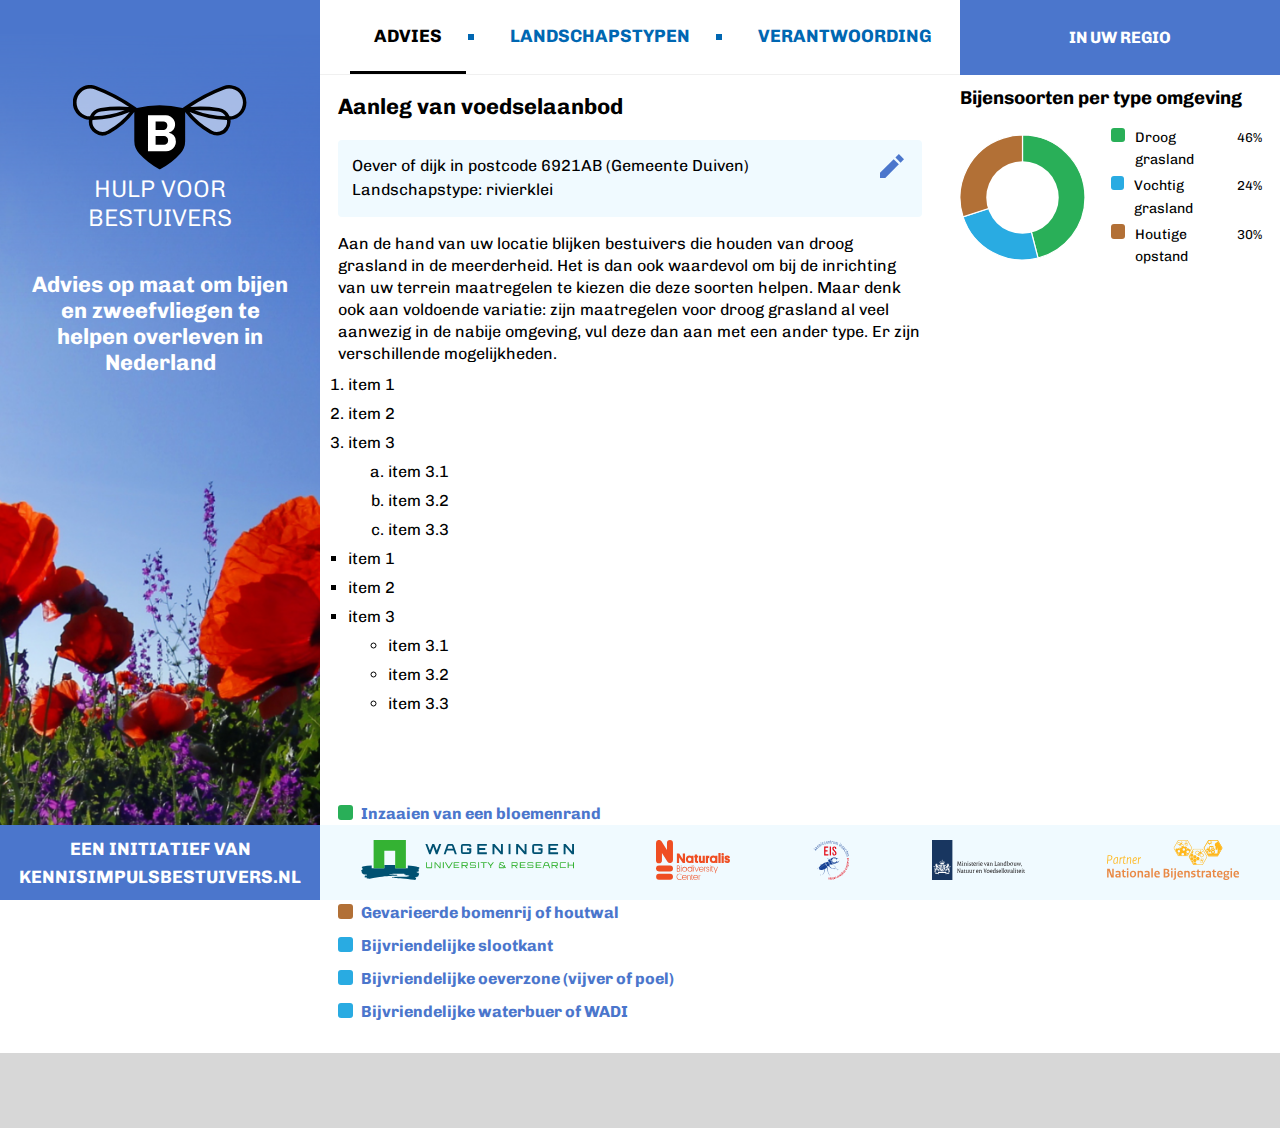
==== commit 9e800665: "fix carousel error, and change details.js file a litte bit" ====
--- a/results.html
+++ b/results.html
@@ -165,49 +165,74 @@
           helpen. Maar denk ook aan voldoende variatie: zijn maatregelen voor
           droog grasland al veel aanwezig in de nabije omgeving, vul deze dan
           aan met een ander type. Er zijn verschillende mogelijkheden.
+
+          <ol>
+            <li>item 1</li>
+            <li>item 2</li>
+            <li>item 3
+              <ol>
+                <li>item 3.1</li>
+                <li>item 3.2</li>
+                <li>item 3.3</li>
+              </ol>
+            </li>
+          </ol>
+
+
+          <ul>
+            <li>item 1</li>
+            <li>item 2</li>
+            <li>item 3
+              <ul>
+                <li>item 3.1</li>
+                <li>item 3.2</li>
+                <li>item 3.3</li>
+              </ul>
+            </li>
+          </ul>
         </p>
 
         <div class="main_content">
           <ul class="content_measures-list">
             <li class="content_measure-item">
               <span class="color-box" data-color="green"></span>
-              <a href="#measure_1" class="content_measure_link"
+              <a href='javascript:getMeasureContent(fgr, infopagina)' class="content_measure_link"
                 >Inzaaien van een bloemenrand</a
               >
             </li>
             <li class="content_measure-item">
               <span class="color-box" data-color="green"></span>
-              <a href="#measure_2" class="content_measure_link"
+              <a href='javascript:getMeasureContent(fgr, infopagina)' class="content_measure_link"
                 >Inzaaien van een bloemenveld</a
               >
             </li>
             <li class="content_measure-item">
               <span class="color-box" data-color="brown"></span>
-              <a href="#measure_3" class="content_measure_link"
+              <a href='javascript:getMeasureContent(fgr, infopagina)' class="content_measure_link"
                 >Gevarieerde heg of struweelhaag</a
               >
             </li>
             <li class="content_measure-item">
               <span class="color-box" data-color="brown"></span>
-              <a href="#measure_4" class="content_measure_link"
+              <a href='javascript:getMeasureContent(fgr, infopagina)' class="content_measure_link"
                 >Gevarieerde bomenrij of houtwal</a
               >
             </li>
             <li class="content_measure-item">
               <span class="color-box" data-color="blue"></span>
-              <a href="#measure_5" class="content_measure_link"
+              <a href='javascript:getMeasureContent(fgr, infopagina)' class="content_measure_link"
                 >Bijvriendelijke slootkant</a
               >
             </li>
             <li class="content_measure-item">
               <span class="color-box" data-color="blue"></span>
-              <a href="#measure_6" class="content_measure_link"
+              <a href='javascript:getMeasureContent(fgr, infopagina)' class="content_measure_link"
                 >Bijvriendelijke oeverzone (vijver of poel)</a
               >
             </li>
             <li class="content_measure-item">
               <span class="color-box" data-color="blue"></span>
-              <a href="#measure_7" class="content_measure_link"
+              <a href='javascript:getMeasureContent(fgr, infopagina)' class="content_measure_link"
                 >Bijvriendelijke waterbuer of WADI</a
               >
             </li>
@@ -224,14 +249,14 @@
               </label>
             </div>
 
-            <div class="content_measure_details" id="measure_1">
+            <div class="content_measure_details" id="measure_content" hidden>
               <div class="content_measure_head">
                 <h2 class="content_measure_title">
                   Inzaaien van een bloemenrand
                 </h2>
                 <div class="content_measure_print">
                   <a href="javascript:window.print()"
-                    >Afdrukken <img src="./assets/print-icon.svg" alt=""
+                    >Bewaar als pdf <img src="./assets/pdf-icon.svg" alt=""
                   /></a>
                 </div>
               </div>
@@ -338,21 +363,21 @@
 
                   <div class="options-filter">
                     <div class="dropdown">
-                      <label>Bloei :</label>
+                      <label>Levensduur :</label>
                       <div class="dropdown_button">
-                        <span class="dropdown_picked-option">Meerjarig</span>
+                        <span class="dropdown_picked-option">Alle</span>
                         <img src="./assets/dropdown-arrow.svg" alt="dropdown" />
                       </div>
 
                       <div class="dropdown_menu-box">
                         <ul class="dropdown_menu">
-                          <li data-name="profile" class="dropdown_item">
+                          <li class="dropdown_item" data-key='a'>
                             Alle
                           </li>
-                          <li data-name="dashboard" class="dropdown_item">
+                          <li class="dropdown_item" data-key='e'>
                             Eenjarig
                           </li>
-                          <li data-name="activity" class="dropdown_item">
+                          <li class="dropdown_item" data-key='m'>
                             Meerjarig
                           </li>
                         </ul>
@@ -360,7 +385,7 @@
                     </div>
 
                     <div class="dropdown">
-                      <label>Grond :</label>
+                      <label>Bodem :</label>
                       <div class="dropdown_button">
                         <span class="dropdown_picked-option"
                           >Matig voedselarm</span
@@ -370,13 +395,13 @@
 
                       <div class="dropdown_menu-box">
                         <ul class="dropdown_menu">
-                          <li data-name="profile" class="dropdown_item">
+                          <li class="dropdown_item" data-key='m'>
                             Matig voedselarm
                           </li>
-                          <li data-name="dashboard" class="dropdown_item">
+                          <li class="dropdown_item"  data-key='v'>
                             Voedselarm
                           </li>
-                          <li data-name="activity" class="dropdown_item">
+                          <li class="dropdown_item" data-key='z'>
                             Zeer voedselrijk
                           </li>
                         </ul>
@@ -384,106 +409,254 @@
                     </div>
                   </div>
 
+                  <!-- table 1 -->
+                  <pre class="table-data" style="display: none;" data-table-code="t-e" hidden>
+                    [{
+                      "specie": "Nieskruid (Helleborus)",
+                      "link": "#",
+                      "color": "rgb(165, 236, 213)",
+                      "months": [1, 2, 3]
+                    },
+                    {
+                      "specie": "Anemoon (Anemone)",
+                      "link": "#",
+                      "color": "rgb(255, 241, 163)",
+                      "months": [3, 4, 5, 6]
+                    },
+                    {
+                      "specie": "Dovenetel (Lamium spp.)",
+                      "link": "#",
+                      "color": "rgb(211, 163, 255)",
+                      "months": [9, 10, 11, 12]
+                    }
+                    ]
+                  </pre>
+
+                  <!-- table 2 -->
+                  <pre class="table-data" style="display: none;" data-table-code="t-am" hidden>
+                    [
+                    {
+                      "specie": "Dovenetel (Lamium spp.)",
+                      "link": "#",
+                      "color": "rgb(211, 163, 255)",
+                      "months": [9, 10, 11, 12]
+                    },
+                    {
+                      "specie": "Nieskruid (Helleborus)",
+                      "link": "#",
+                      "color": "rgb(165, 236, 213)",
+                      "months": [1, 2, 3]
+                    },
+                    {
+                      "specie": "Anemoon (Anemone)",
+                      "link": "#",
+                      "color": "rgb(255, 241, 163)",
+                      "months": [3, 4, 5, 6]
+                    }
+                    ]
+                  </pre>
+
+                  <!-- table 3 -->
+                  <pre class="table-data" style="display: none;" data-table-code="t-av" hidden>
+                    [
+                    {
+                      "specie": "Anemoon (Anemone)",
+                      "link": "#",
+                      "color": "rgb(255, 241, 163)",
+                      "months": [3, 4, 5, 6]
+                    },
+                    {
+                      "specie": "Dovenetel (Lamium spp.)",
+                      "link": "#",
+                      "color": "rgb(211, 163, 255)",
+                      "months": [9, 10, 11, 12]
+                    },
+                    {
+                      "specie": "Nieskruid (Helleborus)",
+                      "link": "#",
+                      "color": "rgb(165, 236, 213)",
+                      "months": [1, 2, 3]
+                    }
+                    ]
+                  </pre>
+
+
+                  <!-- table 4 -->
+                  <pre class="table-data" style="display: none;" data-table-code="t-az" hidden>
+                    [
+                    {
+                      "specie": "Somthing 1 (Anemone)",
+                      "link": "#",
+                      "color": "rgb(255, 241, 163)",
+                      "months": [3, 4, 5, 6]
+                    },
+                    {
+                      "specie": "Dovenetel (Lamium spp.)",
+                      "link": "#",
+                      "color": "rgb(211, 163, 255)",
+                      "months": [9, 10, 11, 12]
+                    },
+                    {
+                      "specie": "Nieskruid (Helleborus)",
+                      "link": "#",
+                      "color": "rgb(165, 236, 213)",
+                      "months": [1, 2, 3]
+                    }
+                    ]
+                  </pre>
+
+                  <!-- table 5 -->
+                  <pre class="table-data" style="display: none;" data-table-code="t-em" hidden>
+                    [
+                    {
+                      "specie": "Somthing 2 (Anemone)",
+                      "link": "#",
+                      "color": "rgb(255, 241, 163)",
+                      "months": [3, 4, 5, 6]
+                    },
+                    {
+                      "specie": "Dovenetel (Lamium spp.)",
+                      "link": "#",
+                      "color": "rgb(211, 163, 255)",
+                      "months": [9, 10, 11, 12]
+                    },
+                    {
+                      "specie": "Nieskruid (Helleborus)",
+                      "link": "#",
+                      "color": "rgb(165, 236, 213)",
+                      "months": [1, 2, 3]
+                    }
+                    ]
+                  </pre>
+
+                  <!-- table 6 -->
+                  <pre class="table-data" style="display: none;" data-table-code="t-ev" hidden>
+                    [
+                    {
+                      "specie": "Somthing 3 (Anemone)",
+                      "link": "#",
+                      "color": "rgb(255, 241, 163)",
+                      "months": [3, 4, 5, 6]
+                    },
+                    {
+                      "specie": "Dovenetel (Lamium spp.)",
+                      "link": "#",
+                      "color": "rgb(211, 163, 255)",
+                      "months": [9, 10, 11, 12]
+                    },
+                    {
+                      "specie": "Nieskruid (Helleborus)",
+                      "link": "#",
+                      "color": "rgb(165, 236, 213)",
+                      "months": [1, 2, 3]
+                    }
+                    ]
+                  </pre>
+
+                  <!-- table 7 -->
+                  <pre class="table-data" style="display: none;" data-table-code="t-ez" hidden>
+                    [
+                    {
+                      "specie": "Somthing 4 (Anemone)",
+                      "link": "#",
+                      "color": "rgb(255, 241, 163)",
+                      "months": [3, 4, 5, 6]
+                    },
+                    {
+                      "specie": "Dovenetel (Lamium spp.)",
+                      "link": "#",
+                      "color": "rgb(211, 163, 255)",
+                      "months": [9, 10, 11, 12]
+                    },
+                    {
+                      "specie": "Nieskruid (Helleborus)",
+                      "link": "#",
+                      "color": "rgb(165, 236, 213)",
+                      "months": [1, 2, 3]
+                    }
+                    ]
+                  </pre>
+
+                  <!-- table 8 -->
+                  <pre class="table-data" style="display: none;" data-table-code="t-mm" hidden>
+                    [
+                    {
+                      "specie": "Somthing 5 (Anemone)",
+                      "link": "#",
+                      "color": "rgb(255, 241, 163)",
+                      "months": [3, 4, 5, 6]
+                    },
+                    {
+                      "specie": "Dovenetel (Lamium spp.)",
+                      "link": "#",
+                      "color": "rgb(211, 163, 255)",
+                      "months": [9, 10, 11, 12]
+                    },
+                    {
+                      "specie": "Nieskruid (Helleborus)",
+                      "link": "#",
+                      "color": "rgb(165, 236, 213)",
+                      "months": [1, 2, 3]
+                    }
+                    ]
+                  </pre>
+
+                  <!-- table 9 -->
+                  <pre class="table-data" style="display: none;" data-table-code="t-mv" hidden>
+                    [
+                    {
+                      "specie": "Somthing 6 (Anemone)",
+                      "link": "#",
+                      "color": "rgb(255, 241, 163)",
+                      "months": [3, 4, 5, 6]
+                    },
+                    {
+                      "specie": "Dovenetel (Lamium spp.)",
+                      "link": "#",
+                      "color": "rgb(211, 163, 255)",
+                      "months": [9, 10, 11, 12]
+                    },
+                    {
+                      "specie": "Nieskruid (Helleborus)",
+                      "link": "#",
+                      "color": "rgb(165, 236, 213)",
+                      "months": [1, 2, 3]
+                    }
+                    ]
+                  </pre>
+
+                  <!-- table 10 -->
+                  <pre class="table-data" style="display: none;" data-table-code="t-mz" hidden>
+                    [
+                    {
+                      "specie": "Somthing 7 (Anemone)",
+                      "link": "#",
+                      "color": "rgb(255, 241, 163)",
+                      "months": [3, 4, 5, 6]
+                    },
+                    {
+                      "specie": "Dovenetel (Lamium spp.)",
+                      "link": "#",
+                      "color": "rgb(211, 163, 255)",
+                      "months": [9, 10, 11, 12]
+                    },
+                    {
+                      "specie": "Nieskruid (Helleborus)",
+                      "link": "#",
+                      "color": "rgb(165, 236, 213)",
+                      "months": [1, 2, 3]
+                    }
+                    ]
+                  </pre>
+
                   <table class="species-table">
-                    <tr>
-                      <th colspan="2" class="right">Kleur</th>
-                      <th>Bloeiperiode</th>
-                    </tr>
-                    <tr>
-                      <td colspan="2"></td>
-                      <td>
-                        <div class="months">
-                          <span class="month-box letter">J</span>
-                          <span class="month-box letter">F</span>
-                          <span class="month-box letter">M</span>
-                          <span class="month-box letter">A</span>
-                          <span class="month-box letter">M</span>
-                          <span class="month-box letter">J</span>
-                          <span class="month-box letter">J</span>
-                          <span class="month-box letter">A</span>
-                          <span class="month-box letter">S</span>
-                          <span class="month-box letter">O</span>
-                          <span class="month-box letter">N</span>
-                          <span class="month-box letter">D</span>
-                        </div>
-                      </td>
-                    </tr>
-                    <tr>
-                      <td><a href="#">Nieskruid (Helleborus)</a></td>
-                      <td>
-                        <span
-                          class="specie_color-box"
-                          style="background-color: rgb(165, 236, 213);"
-                        ></span>
-                      </td>
-                      <td>
-                        <div class="months">
-                          <span class="month-box"></span>
-                          <span class="month-box"></span>
-                          <span class="month-box filled"></span>
-                          <span class="month-box filled"></span>
-                          <span class="month-box filled"></span>
-                          <span class="month-box filled"></span>
-                          <span class="month-box filled"></span>
-                          <span class="month-box"></span>
-                          <span class="month-box"></span>
-                          <span class="month-box"></span>
-                          <span class="month-box"></span>
-                          <span class="month-box"></span>
-                        </div>
-                      </td>
-                    </tr>
-                    <tr>
-                      <td><a href="#">Anemoon (Anemone)</a></td>
-                      <td>
-                        <span
-                          class="specie_color-box"
-                          style="background-color: rgb(255, 241, 163);"
-                        ></span>
-                      </td>
-                      <td>
-                        <div class="months">
-                          <span class="month-box"></span>
-                          <span class="month-box"></span>
-                          <span class="month-box"></span>
-                          <span class="month-box"></span>
-                          <span class="month-box"></span>
-                          <span class="month-box"></span>
-                          <span class="month-box filled"></span>
-                          <span class="month-box filled"></span>
-                          <span class="month-box filled"></span>
-                          <span class="month-box filled"></span>
-                          <span class="month-box"></span>
-                          <span class="month-box"></span>
-                        </div>
-                      </td>
-                    </tr>
-                    <tr>
-                      <td><a href="#">Dovenetel (Lamium spp.)</a></td>
-                      <td>
-                        <span
-                          class="specie_color-box"
-                          style="background-color: rgb(211, 163, 255);"
-                        ></span>
-                      </td>
-                      <td>
-                        <div class="months">
-                          <span class="month-box filled"></span>
-                          <span class="month-box filled"></span>
-                          <span class="month-box filled"></span>
-                          <span class="month-box"></span>
-                          <span class="month-box"></span>
-                          <span class="month-box"></span>
-                          <span class="month-box"></span>
-                          <span class="month-box"></span>
-                          <span class="month-box"></span>
-                          <span class="month-box"></span>
-                          <span class="month-box"></span>
-                          <span class="month-box"></span>
-                        </div>
-                      </td>
-                    </tr>
+                    <thead>
+                    </thead>
+
+                    <tbody>
+                    </tbody>
                   </table>
+
                 </div>
               </div>
 
@@ -600,50 +773,6 @@
                     Blijvend bijvriendelijk beheer is essentieel om de waarde
                     voor de toekomst te behouden. Een gericht a
                     <a href="#">beheer-advies</a> is ook beschikbaar.
-                  </p>
-                </div>
-              </div>
-            </div>
-
-            <div class="content_measure_details" id="measure_2">
-              <h2 class="content_measure_title">second section</h2>
-
-              <img
-                src="./assets/p1-blauwe-metselbij.jpg"
-                alt="measure"
-                class="content_measure_image"
-              />
-
-              <div>
-                <input
-                  type="checkbox"
-                  id="section_6"
-                  class="section_title_input"
-                />
-                <div class="sm-box section_dropdown">
-                  <img src="./assets/arrow.svg" alt="arrow" />
-                </div>
-                <label for="section_6" class="section_title">
-                  Introductie
-                </label>
-                <div class="section_content">
-                  <p>
-                    Een bloemrijke vegetatie kan bij een juiste aanleg en goed
-                    beheer een belangrijke voedselbron vormen voor wilde
-                    bestuivers. Inheemse bloemenmengsels met gebiedseigen
-                    soorten sluiten het beste aan bij de eisen van de lokaal
-                    voorkomende wilde bestuivers. De bodem is een belangrijke
-                    factor in de slagingskans van de aanleg periode. Deze kan
-                    beter niet te voedselrijk zijn en moet goed voorbereid
-                    worden (zaaiklaar zijn).
-                  </p>
-                  <p>
-                    Bloemrijke vegetaties zijn er in verschillende vormen en met
-                    verschillende doelen. Zo kan deze ook een rol spelen bij de
-                    beheersing van plaagdieren in gewassenteelt. Bloemstroken
-                    worden vaak langs akkers, wegbermen of in parken of
-                    woonwijken aangelegd. Een bloemenveld is een breder perceel
-                    zoals in half-natuurlij
                   </p>
                 </div>
               </div>
--- a/css/global.css
+++ b/css/global.css
@@ -49,10 +49,44 @@
   max-height: 100%;
 }
 
-ol,
-ul {
-  list-style: none;
-}
+
+li {
+  margin: 1rem;
+}
+
+ol ol, ul ul {
+  margin-left: 3rem;
+}
+
+ol ol ol, ul ul ul {
+  margin-left: 6rem;
+}
+
+
+
+ul li {
+  list-style-type: square;
+}
+
+ul ul li {
+  list-style-type: circle;
+}
+
+ul ul ul li {
+  list-style-type: disc;
+}
+
+
+ol ol li {
+  list-style-type: lower-latin;
+}
+
+ol ol ol li {
+  list-style-type: lower-roman;
+}
+
+
+
 
 table {
   border-collapse: collapse;
--- a/css/results.css
+++ b/css/results.css
@@ -97,11 +97,14 @@
 
 .content_measures-list {
   margin-right: 1.6rem;
+  list-style: none;
 }
 
 .content_measure-item {
   margin-bottom: 1.4rem;
+  margin-left: 0rem;
   font-weight: bold;
+  list-style-type: none;
 }
 
 .color-box {
--- a/css/details.css
+++ b/css/details.css
@@ -218,8 +218,13 @@
   color: var(--main-color);
   font-size: 1.8rem;
   padding: 1rem;
-  padding-left: 7.2rem;
+  padding-left: 11.5rem;
   cursor: pointer;
+}
+
+.dropdown:nth-child(2) .dropdown_item,
+.dropdown:nth-child(2) .dropdown_picked-option {
+  padding-left: 8rem;
 }
 
 .dropdown_item:hover {
@@ -292,6 +297,7 @@
   height: 2rem;
   width: 2rem;
   border: 1px solid var(--black);
+  margin-left: -1px;
 }
 
 .species-table td .month-box.letter {
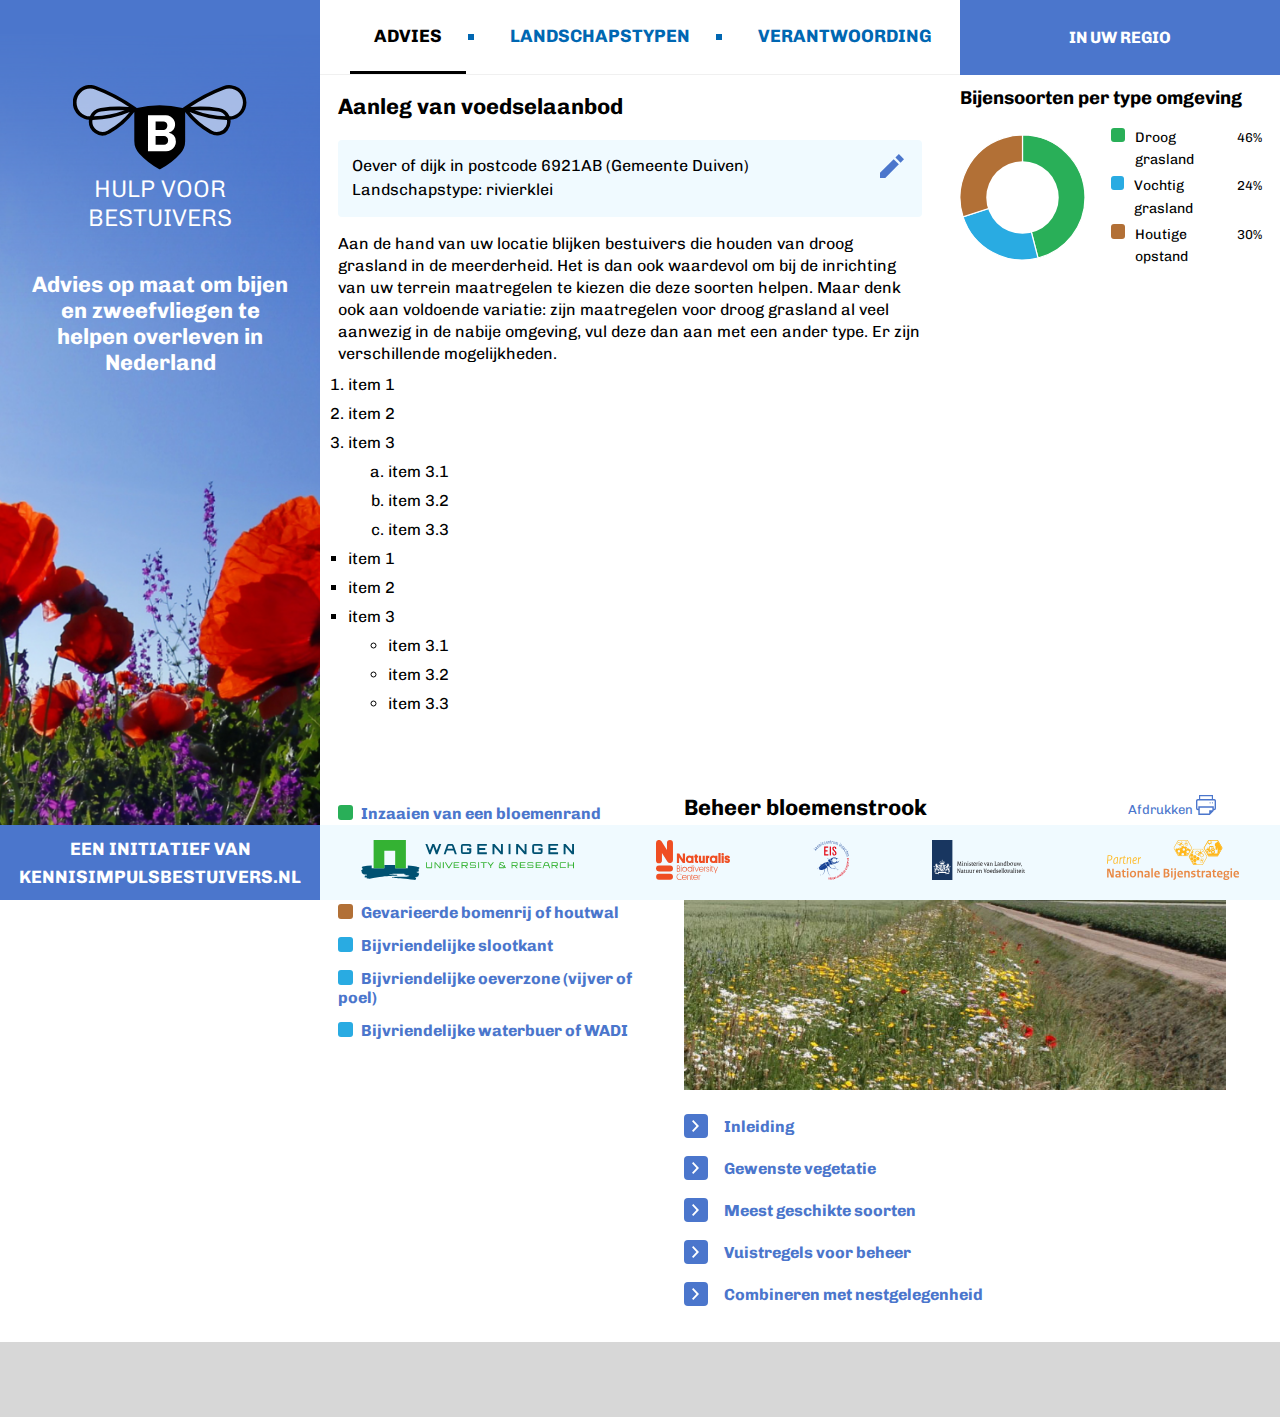
==== commit c522df32: "add responsiveness to the meaure details section" ====
--- a/results.html
+++ b/results.html
@@ -110,6 +110,8 @@
 
       <!-- content section -->
       <section class="content">
+        <div class="content_full-width"></div>
+
         <div class="print-box">
           <h3 class="content_title">Aanleg van voedselaanbod</h3>
           <div class="content_chosen-params">
@@ -249,533 +251,325 @@
               </label>
             </div>
 
-            <div class="content_measure_details" id="measure_content" hidden>
-              <div class="content_measure_head">
-                <h2 class="content_measure_title">
-                  Inzaaien van een bloemenrand
-                </h2>
-                <div class="content_measure_print">
-                  <a href="javascript:window.print()"
-                    >Bewaar als pdf <img src="./assets/pdf-icon.svg" alt=""
-                  /></a>
-                </div>
-              </div>
-
-              <img
-                src="./assets/main-image-of-measure.jpg"
-                alt="measure"
-                class="content_measure_image"
-              />
-
-              <div>
-                <input
-                  type="checkbox"
-                  id="section_1"
-                  class="section_title_input"
-                />
-                <div class="sm-box section_dropdown">
-                  <img src="./assets/arrow.svg" alt="arrow" />
-                </div>
-                <label for="section_1" class="section_title">
-                  Introductie
-                </label>
-                <div class="section_content">
-                  <p>
-                    Een bloemrijke vegetatie kan bij een juiste aanleg en goed
-                    beheer een belangrijke voedselbron vormen voor wilde
-                    bestuivers. Inheemse bloemenmengsels met gebiedseigen
-                    soorten sluiten het beste aan bij de eisen van de lokaal
-                    voorkomende wilde bestuivers. De bodem is een belangrijke
-                    factor in de slagingskans van de aanleg periode. Deze kan
-                    beter niet te voedselrijk zijn en moet goed voorbereid
-                    worden (zaaiklaar zijn).
-                  </p>
-                  <p>
-                    Bloemrijke vegetaties zijn er in verschillende vormen en met
-                    verschillende doelen. Zo kan deze ook een rol spelen bij de
-                    beheersing van plaagdieren in gewassenteelt. Bloemstroken
-                    worden vaak langs akkers, wegbermen of in parken of
-                    woonwijken aangelegd. Een bloemenveld is een breder perceel
-                    zoals in half-natuurlij
-                  </p>
-                </div>
-              </div>
-
-              <div>
-                <input
-                  type="checkbox"
-                  id="section_2"
-                  class="section_title_input"
-                />
-                <div class="sm-box section_dropdown">
-                  <img src="./assets/arrow.svg" alt="arrow" />
-                </div>
-                <label for="section_2" class="section_title">
-                  Gewenste vegetatie
-                </label>
-                <div class="section_content">
-                  <p>
-                    Op basis van de planten die van nature in uw regio
-                    voorkomen, en welke daarvan het meest relevant zijn voor de
-                    bestuivers in uw regio, adviseren we om toe te werken naar
-                    een vegetatie met de plantensoorten uit onderstaande lijst.
-                    Onderzoek waar mogelijk eerst of deze soorten nu al
-                    voorkomen op de plek waar u een maatregel wilt gaan nemen.
-                    Zo ja, dan is het beter om deze soorten te bevorderen via
-                    het juiste beheer. Een gericht beheer-advies is ook
-                    beschikbaar.
-                  </p>
-                </div>
-              </div>
-
-              <div>
-                <input
-                  type="checkbox"
-                  id="section_3"
-                  class="section_title_input"
-                />
-                <div class="sm-box section_dropdown">
-                  <img src="./assets/arrow.svg" alt="arrow" />
-                </div>
-                <label for="section_3" class="section_title">
-                  Meest geschikte soorten
-                </label>
-
-                <div class="section_content">
-                  <div class="options-filter-toggler">
-                    <input
-                      type="radio"
-                      name="filter-option"
-                      id="simple"
-                      class="toggler_option"
-                      checked
-                    />
-                    <label for="simple">Eenvoudig</label>
-
-                    <input
-                      type="radio"
-                      name="filter-option"
-                      id="extended"
-                      class="toggler_option"
-                    />
-                    <label for="extended">Uitgebreid</label>
-                  </div>
-
-                  <div class="options-filter">
-                    <div class="dropdown">
-                      <label>Levensduur :</label>
-                      <div class="dropdown_button">
-                        <span class="dropdown_picked-option">Alle</span>
-                        <img src="./assets/dropdown-arrow.svg" alt="dropdown" />
-                      </div>
-
-                      <div class="dropdown_menu-box">
-                        <ul class="dropdown_menu">
-                          <li class="dropdown_item" data-key='a'>
-                            Alle
-                          </li>
-                          <li class="dropdown_item" data-key='e'>
-                            Eenjarig
-                          </li>
-                          <li class="dropdown_item" data-key='m'>
-                            Meerjarig
-                          </li>
-                        </ul>
-                      </div>
-                    </div>
-
-                    <div class="dropdown">
-                      <label>Bodem :</label>
-                      <div class="dropdown_button">
-                        <span class="dropdown_picked-option"
-                          >Matig voedselarm</span
-                        >
-                        <img src="./assets/dropdown-arrow.svg" alt="dropdown" />
-                      </div>
-
-                      <div class="dropdown_menu-box">
-                        <ul class="dropdown_menu">
-                          <li class="dropdown_item" data-key='m'>
-                            Matig voedselarm
-                          </li>
-                          <li class="dropdown_item"  data-key='v'>
-                            Voedselarm
-                          </li>
-                          <li class="dropdown_item" data-key='z'>
-                            Zeer voedselrijk
-                          </li>
-                        </ul>
-                      </div>
-                    </div>
-                  </div>
-
-                  <!-- table 1 -->
-                  <pre class="table-data" style="display: none;" data-table-code="t-e" hidden>
-                    [{
-                      "specie": "Nieskruid (Helleborus)",
-                      "link": "#",
-                      "color": "rgb(165, 236, 213)",
-                      "months": [1, 2, 3]
-                    },
-                    {
-                      "specie": "Anemoon (Anemone)",
-                      "link": "#",
-                      "color": "rgb(255, 241, 163)",
-                      "months": [3, 4, 5, 6]
-                    },
-                    {
-                      "specie": "Dovenetel (Lamium spp.)",
-                      "link": "#",
-                      "color": "rgb(211, 163, 255)",
-                      "months": [9, 10, 11, 12]
-                    }
-                    ]
-                  </pre>
-
-                  <!-- table 2 -->
-                  <pre class="table-data" style="display: none;" data-table-code="t-am" hidden>
-                    [
-                    {
-                      "specie": "Dovenetel (Lamium spp.)",
-                      "link": "#",
-                      "color": "rgb(211, 163, 255)",
-                      "months": [9, 10, 11, 12]
-                    },
-                    {
-                      "specie": "Nieskruid (Helleborus)",
-                      "link": "#",
-                      "color": "rgb(165, 236, 213)",
-                      "months": [1, 2, 3]
-                    },
-                    {
-                      "specie": "Anemoon (Anemone)",
-                      "link": "#",
-                      "color": "rgb(255, 241, 163)",
-                      "months": [3, 4, 5, 6]
-                    }
-                    ]
-                  </pre>
-
-                  <!-- table 3 -->
-                  <pre class="table-data" style="display: none;" data-table-code="t-av" hidden>
-                    [
-                    {
-                      "specie": "Anemoon (Anemone)",
-                      "link": "#",
-                      "color": "rgb(255, 241, 163)",
-                      "months": [3, 4, 5, 6]
-                    },
-                    {
-                      "specie": "Dovenetel (Lamium spp.)",
-                      "link": "#",
-                      "color": "rgb(211, 163, 255)",
-                      "months": [9, 10, 11, 12]
-                    },
-                    {
-                      "specie": "Nieskruid (Helleborus)",
-                      "link": "#",
-                      "color": "rgb(165, 236, 213)",
-                      "months": [1, 2, 3]
-                    }
-                    ]
-                  </pre>
-
-
-                  <!-- table 4 -->
-                  <pre class="table-data" style="display: none;" data-table-code="t-az" hidden>
-                    [
-                    {
-                      "specie": "Somthing 1 (Anemone)",
-                      "link": "#",
-                      "color": "rgb(255, 241, 163)",
-                      "months": [3, 4, 5, 6]
-                    },
-                    {
-                      "specie": "Dovenetel (Lamium spp.)",
-                      "link": "#",
-                      "color": "rgb(211, 163, 255)",
-                      "months": [9, 10, 11, 12]
-                    },
-                    {
-                      "specie": "Nieskruid (Helleborus)",
-                      "link": "#",
-                      "color": "rgb(165, 236, 213)",
-                      "months": [1, 2, 3]
-                    }
-                    ]
-                  </pre>
-
-                  <!-- table 5 -->
-                  <pre class="table-data" style="display: none;" data-table-code="t-em" hidden>
-                    [
-                    {
-                      "specie": "Somthing 2 (Anemone)",
-                      "link": "#",
-                      "color": "rgb(255, 241, 163)",
-                      "months": [3, 4, 5, 6]
-                    },
-                    {
-                      "specie": "Dovenetel (Lamium spp.)",
-                      "link": "#",
-                      "color": "rgb(211, 163, 255)",
-                      "months": [9, 10, 11, 12]
-                    },
-                    {
-                      "specie": "Nieskruid (Helleborus)",
-                      "link": "#",
-                      "color": "rgb(165, 236, 213)",
-                      "months": [1, 2, 3]
-                    }
-                    ]
-                  </pre>
-
-                  <!-- table 6 -->
-                  <pre class="table-data" style="display: none;" data-table-code="t-ev" hidden>
-                    [
-                    {
-                      "specie": "Somthing 3 (Anemone)",
-                      "link": "#",
-                      "color": "rgb(255, 241, 163)",
-                      "months": [3, 4, 5, 6]
-                    },
-                    {
-                      "specie": "Dovenetel (Lamium spp.)",
-                      "link": "#",
-                      "color": "rgb(211, 163, 255)",
-                      "months": [9, 10, 11, 12]
-                    },
-                    {
-                      "specie": "Nieskruid (Helleborus)",
-                      "link": "#",
-                      "color": "rgb(165, 236, 213)",
-                      "months": [1, 2, 3]
-                    }
-                    ]
-                  </pre>
-
-                  <!-- table 7 -->
-                  <pre class="table-data" style="display: none;" data-table-code="t-ez" hidden>
-                    [
-                    {
-                      "specie": "Somthing 4 (Anemone)",
-                      "link": "#",
-                      "color": "rgb(255, 241, 163)",
-                      "months": [3, 4, 5, 6]
-                    },
-                    {
-                      "specie": "Dovenetel (Lamium spp.)",
-                      "link": "#",
-                      "color": "rgb(211, 163, 255)",
-                      "months": [9, 10, 11, 12]
-                    },
-                    {
-                      "specie": "Nieskruid (Helleborus)",
-                      "link": "#",
-                      "color": "rgb(165, 236, 213)",
-                      "months": [1, 2, 3]
-                    }
-                    ]
-                  </pre>
-
-                  <!-- table 8 -->
-                  <pre class="table-data" style="display: none;" data-table-code="t-mm" hidden>
-                    [
-                    {
-                      "specie": "Somthing 5 (Anemone)",
-                      "link": "#",
-                      "color": "rgb(255, 241, 163)",
-                      "months": [3, 4, 5, 6]
-                    },
-                    {
-                      "specie": "Dovenetel (Lamium spp.)",
-                      "link": "#",
-                      "color": "rgb(211, 163, 255)",
-                      "months": [9, 10, 11, 12]
-                    },
-                    {
-                      "specie": "Nieskruid (Helleborus)",
-                      "link": "#",
-                      "color": "rgb(165, 236, 213)",
-                      "months": [1, 2, 3]
-                    }
-                    ]
-                  </pre>
-
-                  <!-- table 9 -->
-                  <pre class="table-data" style="display: none;" data-table-code="t-mv" hidden>
-                    [
-                    {
-                      "specie": "Somthing 6 (Anemone)",
-                      "link": "#",
-                      "color": "rgb(255, 241, 163)",
-                      "months": [3, 4, 5, 6]
-                    },
-                    {
-                      "specie": "Dovenetel (Lamium spp.)",
-                      "link": "#",
-                      "color": "rgb(211, 163, 255)",
-                      "months": [9, 10, 11, 12]
-                    },
-                    {
-                      "specie": "Nieskruid (Helleborus)",
-                      "link": "#",
-                      "color": "rgb(165, 236, 213)",
-                      "months": [1, 2, 3]
-                    }
-                    ]
-                  </pre>
-
-                  <!-- table 10 -->
-                  <pre class="table-data" style="display: none;" data-table-code="t-mz" hidden>
-                    [
-                    {
-                      "specie": "Somthing 7 (Anemone)",
-                      "link": "#",
-                      "color": "rgb(255, 241, 163)",
-                      "months": [3, 4, 5, 6]
-                    },
-                    {
-                      "specie": "Dovenetel (Lamium spp.)",
-                      "link": "#",
-                      "color": "rgb(211, 163, 255)",
-                      "months": [9, 10, 11, 12]
-                    },
-                    {
-                      "specie": "Nieskruid (Helleborus)",
-                      "link": "#",
-                      "color": "rgb(165, 236, 213)",
-                      "months": [1, 2, 3]
-                    }
-                    ]
-                  </pre>
-
-                  <table class="species-table">
-                    <thead>
-                    </thead>
-
-                    <tbody>
-                    </tbody>
-                  </table>
-
-                </div>
-              </div>
-
-              <div>
-                <input
-                  type="checkbox"
-                  id="section_4"
-                  class="section_title_input"
-                />
-                <div class="sm-box section_dropdown">
-                  <img src="./assets/arrow.svg" alt="arrow" />
-                </div>
-                <label for="section_4" class="section_title">
-                  Vuistregels voor aanleg</label
-                >
-                <div class="section_content">
-                  <h4 class="section_sub-title">Timing</h4>
-                  <p>
-                    Zaaien kan in principe jaarrond, maar sommige periodes
-                    hebben de voorkeur. Bij zaaien in het najaar kunnen
-                    bijvoorbeeld winterannuellen al kiemen, en is er minder kans
-                    op onkruid dan bij zaaien in het voorjaar. Bij zaaien in het
-                    voorjaar (februari-maart voor éénjarige akkerkruiden) moet
-                    mogelijk wat extra tijd worden ingepland voor het toepassen
-                    van een vals zaaibed.
-                  </p>
-                  <h4 class="section_sub-title">Voorbewerking</h4>
-                  <p>
-                    Bekijk eerst welke gewenste plantensoorten al aanwezig zijn
-                    en of deze kunnen blijven staan, soms is aangepast beheer
-                    beter dan nieuwe aanleg.
-                  </p>
-                  <p>
-                    Ingezaaide bloemen vestigen zich niet goed in grasmatten of
-                    dichte vegetatie. Verwijder deze oppervlakkig (5 cm) en
-                    verstoor de grond daarbij zo min mogelijk (om activering van
-                    ongewenste zaden in de bodem te voorkomen).
-                  </p>
-                  <p>
-                    Verwijder wortels van hardnekkige wortelonkruiden
-                    (handmatig).
-                  </p>
-                  <p>
-                    In de bodem is vaak een zaadbank aanwezig van ongewenste
-                    onkruiden die kiemen na verstoring van de bodem. Door een
-                    vals-zaaibed te creëren wordt de overlast beperkt. Wacht na
-                    het klaarmaken van het zaaibed tot deze soorten kiemen en
-                    schoffel deze ondiep af. Herhaal dit eventueel voor beter
-                    resultaat. Bij de aanleg van een meerjarig kruidenrijk
-                    grasland is het toepassen van een vals-zaaibed niet nodig.
-                  </p>
-                  <p>
-                    Bemesting is bij een bloemrijke vegetatie niet gewenst.
-                  </p>
-                  <h4 class="section_sub-title">Aanplant/inzaai</h4>
-                  <p>
-                    Verdun het zaadmengsel met grond om het gelijkmatiger te
-                    verdelen over het oppervlakte. Bijvoorbeeld één kruiwagen
-                    lichtvochtig zand op 1 kilo zaad.
-                  </p>
-                  <p>
-                    De aanbevolen hoeveelheid zaden per vierkante meter hangt af
-                    van de (bodem)omstandigheden. Dit varieert van 2 gram per m2
-                    bij een droge, dichte grondsoort tot 1 gram op 1-1,5 m2 bij
-                    vochtige en voedselrijke bodems. Vraag een leverancier of
-                    specialist eventueel om advies.
-                  </p>
-                  <p>
-                    Zaai het liefst handmatig, zaaimachines zijn vaak ongeschikt
-                    door de diversiteit aan zaden. Het mengsel wordt dan niet
-                    homogeen verspreid. Tevens kan het gebruik van zware
-                    machines de bodem verdichten.
-                  </p>
-                  <p>
-                    Zaai het mengsel op kale grond en nooit dieper dan de dikte
-                    van de zaden. Eventueel licht aanharken- of rollen, maar
-                    nooit met zwaar materieel.
-                  </p>
-                  <p>
-                    Om in het eerste jaar na aanleg meteen een bloeiend
-                    resultaat te krijgen kan tot maximaal 20% eenjarig bloemzaad
-                    worden toegevoegd aan het mengsel. Bij een hoger aandeel
-                    eenjarige bloemen concurreren deze de meerjarige planten
-                    weg. Het tweede jaar na aanplant kan dit, als de eenjarige
-                    grotendeels weg zijn en de meerjarigen nog in ontwikkeling
-                    zijn, zorgen tot teleurstelling bij het publiek.
-                  </p>
-                  <h4 class="section_sub-title">
-                    Nazorg
-                    <span class="text"
-                      >(beheer in eerste spaneriode na aanleg om vestiging te
-                      bevorderen)
-                    </span>
-                  </h4>
-                  <p>
-                    Bij zaaien in voorjaar kan soms veel onkruid opkomen. (Om
-                    dit te voorkomen: valszaaibed-methode toepassen.) Wanneer de
-                    grond (bijna) niet meer te zien is (kiemplanten krijgen te
-                    weinig licht), kan dit eventueel op 5 cm afgemaaid en
-                    afgevoerd worden. Bij zaaien in nazomer/herfst is dit vaak
-                    niet nodig en kan vanaf het volgende jaar begonnen worden
-                    met regulier beheer.
-                  </p>
-                  <p>
-                    Ratelaar (Rhinanthus) is een half-parasiet op grassen en kan
-                    zo vergrassing van een bloemenweide enigszins tegengaan, met
-                    name op niet al te voedselrijke bodems. Zaaien met het
-                    bloemenmengsel, of bijzaaien in de late zomer -late herfst;
-                    in dat geval zorgen dat er ruimte op de bodem is voor de
-                    zaden om te bereiken.
-                  </p>
-                  <h4 class="section_sub-title">Waarde voor de toekomst</h4>
-                  <p>
-                    Blijvend bijvriendelijk beheer is essentieel om de waarde
-                    voor de toekomst te behouden. Een gericht a
-                    <a href="#">beheer-advies</a> is ook beschikbaar.
-                  </p>
-                </div>
-              </div>
+
+            <div class="content_measure_details" id="measure_content">
+              <div class='content_measure_head'>
+                <h2 class='content_measure_title'>Beheer bloemenstrook</h2>
+                <div class='content_measure_print'>
+                <a href='javascript:window.print()'>Afdrukken <img src='./assets/print-icon.svg' alt=''/></a>
+                </div>
+                </div>
+                <img src='./assets/main-image-of-measure.jpg' alt='maatregel' class='content_measure_image'/>
+                <div>
+                <input type='checkbox' id='section_1' class='section_title_input' />
+                <div class='sm-box section_dropdown'><img src='./assets/arrow.svg' alt='arrow' /></div>
+                <label for='section_1' class='section_title'>Inleiding</label>
+                <div class='section_content'>
+                <p>Algemene omschrijving: wat houdt maatregel in, welke varianten zijn er</p>
+                </div>
+                </div>
+                <div>
+                <input type='checkbox' id='section_2' class='section_title_input' />
+                <div class='sm-box section_dropdown'><img src='./assets/arrow.svg' alt='arrow' /></div>
+                <label for='section_2' class='section_title'>Gewenste vegetatie</label>
+                <div class='section_content'>
+                <p>Op basis van de planten die van nature in uw regio voorkomen, en welke daarvan het meest relevant zijn voor de bestuivers in uw regio, adviseren we om in uw beheersplan toe te werken naar een vegetatie met de plantensoorten uit onderstaande lijst:</p>
+                </div>
+                </div>
+                <div>
+                <input type='checkbox' id='section_3' class='section_title_input' />
+                <div class='sm-box section_dropdown'><img src='./assets/arrow.svg' alt='arrow' /></div>
+                <label for='section_3' class='section_title'>Meest geschikte soorten</label>
+                <div class='section_content'>
+                <div class='options-filter-toggler'>
+                <input type='radio' name='filter-option' id='simple' class='toggler_option' checked/>
+                <label for='simple'>Eenvoudig</label>
+                <input type='radio' name='filter-option' id='extended' class='toggler_option' />
+                <label for='extended'>Uitgebreid</label>
+                </div>
+                <div class='options-filter'>
+                <div class='dropdown'>
+                <label>Levensduur :</label>
+                <div class='dropdown_button'>
+                <span class='dropdown_picked-option'>Alle</span>
+                <img src='./assets/dropdown-arrow.svg' alt='dropdown' />
+                </div>
+                <div class='dropdown_menu-box'>
+                <ul class='dropdown_menu'>
+                <li class='dropdown_item' data-key='a'>Alle</li>
+                <li class='dropdown_item' data-key='e'>Eenjarig</li>
+                <li class='dropdown_item' data-key='m'>Meerjarig</li>
+                </ul>
+                </div>
+                </div>
+                <div class='dropdown'>
+                <label>Bodem :</label>
+                <div class='dropdown_button'>
+                <span class='dropdown_picked-option'>Matig voedselarm</span>
+                <img src='./assets/dropdown-arrow.svg' alt='dropdown' />
+                </div>
+                <div class='dropdown_menu-box'>
+                <ul class='dropdown_menu'>
+                <li class='dropdown_item' data-key='m'>Matig voedselarm</li>
+                <li class='dropdown_item' data-key='v'>Voedselarm</li>
+                <li class='dropdown_item' data-key='z'>Zeer voedselrijk</li>
+                </ul>
+                </div>
+                </div>
+                </div>
+                <pre class='table-data' style='display: none;' data-table-code='t-e' hidden>
+                [{"specie": "Echte tijm (Thymus vulgaris)", "link": "https://www.verspreidingsatlas.nl/5152", "color": "rgb(192, 192, 192)", "months": [5,6]}
+                ,{"specie": "Spaanse aak (Acer campestre)", "link": "https://www.verspreidingsatlas.nl/0001", "color": "rgb(192, 192, 192)", "months": [5,6]}
+                ,{"specie": "Aardaker (Lathyrus tuberosus)", "link": "https://www.verspreidingsatlas.nl/0717", "color": "rgb(255, 0, 0)", "months": [6,7,8]}
+                ,{"specie": "Scherpe boterbloem (Ranunculus acris)", "link": "https://www.verspreidingsatlas.nl/1040", "color": "rgb(192, 192, 192)", "months": [4,5,6,7,8,9,10,11,12]}
+                ,{"specie": "Klimop (Hedera helix)", "link": "https://www.verspreidingsatlas.nl/0598", "color": "rgb(192, 192, 192)", "months": [9,10,11,12]}
+                ,{"specie": "Knoopkruid (Centaurea jacea)", "link": "https://www.verspreidingsatlas.nl/1766", "color": "rgb(192, 192, 192)", "months": [6,7,8,9,10,11,12]}
+                ,{"specie": "Gewone esdoorn (Acer pseudoplatanus)", "link": "https://www.verspreidingsatlas.nl/0002", "color": "rgb(192, 192, 192)", "months": [4,5,6]}
+                ,{"specie": "Stekelbrem (Genista anglica)", "link": "https://www.verspreidingsatlas.nl/0558", "color": "rgb(192, 192, 192)", "months": [4,5,6,7,8]}
+                ,{"specie": "Akkerleeuwebek (Misopates orontium)", "link": "https://www.verspreidingsatlas.nl/0072", "color": "rgb(192, 192, 192)", "months": [6,7,8,9,10]}
+                ,{"specie": "Knoopkruid (Centaurea jacea)", "link": "https://www.verspreidingsatlas.nl/1766", "color": "rgb(192, 192, 192)", "months": [6,7,8,9,10,11,12]}
+                ,{"specie": "Heggedoornzaad (Torilis japonica)", "link": "https://www.verspreidingsatlas.nl/1289", "color": "rgb(192, 192, 192)", "months": [6,7,8]}
+                ,{"specie": "Gewone smeerwortel (Symphytum officinale)", "link": "https://www.verspreidingsatlas.nl/1259", "color": "rgb(192, 192, 192)", "months": [5,6,7,8]}
+                ,{"specie": "Groot hoefblad (Petasites hybridus)", "link": "https://www.verspreidingsatlas.nl/0926", "color": "rgb(192, 192, 192)", "months": [3,4]}
+                ,{"specie": "Grote kattestaart (Lythrum salicaria)", "link": "https://www.verspreidingsatlas.nl/0785", "color": "rgb(192, 192, 192)", "months": [6,7,8,9]}
+                ,{"specie": "Knopig helmkruid (Scrophularia nodosa)", "link": "https://www.verspreidingsatlas.nl/1170", "color": "rgb(192, 192, 192)", "months": [6,7,8,9]}
+                ,{"specie": "Daslook (Allium ursinum)", "link": "https://www.verspreidingsatlas.nl/0034", "color": "rgb(192, 192, 192)", "months": [4,5,6]}
+                ,{"specie": "Prachtklokje (Campanula persicifolia)", "link": "https://www.verspreidingsatlas.nl/0194", "color": "rgb(192, 192, 192)", "months": [6,7]}
+                ,{"specie": "Kruiptijm (Thymus praecox)", "link": "https://www.verspreidingsatlas.nl/1420", "color": "rgb(192, 192, 192)", "months": [6,7]}
+                ,{"specie": "Moeraswederik (Lysimachia thyrsiflora)", "link": "https://www.verspreidingsatlas.nl/0783", "color": "rgb(192, 192, 192)", "months": [5,6,7]}
+                ,{"specie": "Knopherik (Raphanus raphanistrum)", "link": "https://www.verspreidingsatlas.nl/1061", "color": "rgb(192, 192, 192)", "months": [6,7,8]}
+                ]
+                </pre>
+                <pre class='table-data' style='display: none;' data-table-code='t-am' hidden>
+                [{"specie": "Grauwe en Rossige wilg (Salix cinerea)", "link": "https://www.verspreidingsatlas.nl/1119", "color": "rgb(192, 192, 192)", "months": [3,4]}
+                ,{"specie": "Hemelsleutel (Sedum telephium)", "link": "https://www.verspreidingsatlas.nl/2358", "color": "rgb(192, 192, 192)", "months": [6,7,8,9]}
+                ,{"specie": "Korenbloem (Centaurea cyanus)", "link": "https://www.verspreidingsatlas.nl/0279", "color": "rgb(192, 192, 192)", "months": [6,7,8]}
+                ,{"specie": "Struikhei (Calluna vulgaris)", "link": "https://www.verspreidingsatlas.nl/0186", "color": "rgb(192, 192, 192)", "months": [7,8,9,10,11,12]}
+                ,{"specie": "Heggedoornzaad (Torilis japonica)", "link": "https://www.verspreidingsatlas.nl/1289", "color": "rgb(192, 192, 192)", "months": [6,7,8]}
+                ,{"specie": "Sint-Janskruid (Hypericum perforatum)", "link": "https://www.verspreidingsatlas.nl/0649", "color": "rgb(192, 192, 192)", "months": [6,7,8,9]}
+                ,{"specie": "Tripmadam (Sedum reflexum)", "link": "https://www.verspreidingsatlas.nl/1180", "color": "rgb(192, 192, 192)", "months": [6,7]}
+                ,{"specie": "Echt bitterkruid (Picris hieracioides)", "link": "https://www.verspreidingsatlas.nl/0938", "color": "rgb(192, 192, 192)", "months": [7,8,9]}
+                ,{"specie": "Overblijvende ossetong (Pentaglottis sempervirens)", "link": "https://www.verspreidingsatlas.nl/1871", "color": "rgb(192, 192, 192)", "months": [4,5,6,7,8,9,10,11,12]}
+                ,{"specie": "Moerasrolklaver (Lotus pedunculatus)", "link": "https://www.verspreidingsatlas.nl/0763", "color": "rgb(192, 192, 192)", "months": [6,7,8]}
+                ,{"specie": "Vogelkers (Prunus padus)", "link": "https://www.verspreidingsatlas.nl/1019", "color": "rgb(192, 192, 192)", "months": [4,5]}
+                ,{"specie": "Moerasrolklaver (Lotus pedunculatus)", "link": "https://www.verspreidingsatlas.nl/0763", "color": "rgb(192, 192, 192)", "months": [6,7,8]}
+                ,{"specie": "Wilgeroosje (Chamerion angustifolium)", "link": "https://www.verspreidingsatlas.nl/0450", "color": "rgb(192, 192, 192)", "months": [7,8,9]}
+                ,{"specie": "Muurpeper (Sedum acre)", "link": "https://www.verspreidingsatlas.nl/1175", "color": "rgb(192, 192, 192)", "months": [6,7]}
+                ,{"specie": "Boerenwormkruid (Tanacetum vulgare)", "link": "https://www.verspreidingsatlas.nl/1260", "color": "rgb(192, 192, 192)", "months": [7,8,9]}
+                ,{"specie": "Gewone smeerwortel (Symphytum officinale)", "link": "https://www.verspreidingsatlas.nl/1259", "color": "rgb(192, 192, 192)", "months": [5,6,7,8]}
+                ,{"specie": "Grote klaproos (Papaver rhoeas)", "link": "https://www.verspreidingsatlas.nl/0916", "color": "rgb(192, 192, 192)", "months": [5,6,7]}
+                ,{"specie": "Grote tijm (Thymus pulegioides)", "link": "https://www.verspreidingsatlas.nl/1283", "color": "rgb(255, 0, 0)", "months": [6,7,8]}
+                ,{"specie": "Moeraswederik (Lysimachia thyrsiflora)", "link": "https://www.verspreidingsatlas.nl/0783", "color": "rgb(192, 192, 192)", "months": [5,6,7]}
+                ,{"specie": "Wilgeroosje (Chamerion angustifolium)", "link": "https://www.verspreidingsatlas.nl/0450", "color": "rgb(192, 192, 192)", "months": [7,8,9]}
+                ]
+                </pre>
+                <pre class='table-data' style='display: none;' data-table-code='t-av' hidden>
+                [{"specie": "Boswilg (Salix caprea)", "link": "https://www.verspreidingsatlas.nl/1118", "color": "rgb(192, 192, 192)", "months": [3,4]}
+                ,{"specie": "Gipskruid (Gypsophila muralis)", "link": "https://www.verspreidingsatlas.nl/0594", "color": "rgb(192, 192, 192)", "months": [7,8,9,10]}
+                ,{"specie": "Gewone pastinaak (Pastinaca sativa)", "link": "https://www.verspreidingsatlas.nl/0922", "color": "rgb(192, 192, 192)", "months": [7,8,9]}
+                ,{"specie": "Grote tijm (Thymus pulegioides)", "link": "https://www.verspreidingsatlas.nl/1283", "color": "rgb(255, 0, 0)", "months": [6,7,8]}
+                ,{"specie": "Look-zonder-look (Alliaria petiolata)", "link": "https://www.verspreidingsatlas.nl/0029", "color": "rgb(192, 192, 192)", "months": [4,5,6]}
+                ,{"specie": "Gewone esdoorn (Acer pseudoplatanus)", "link": "https://www.verspreidingsatlas.nl/0002", "color": "rgb(192, 192, 192)", "months": [4,5,6]}
+                ,{"specie": "Knopherik (Raphanus raphanistrum)", "link": "https://www.verspreidingsatlas.nl/1061", "color": "rgb(192, 192, 192)", "months": [6,7,8]}
+                ,{"specie": "Kleine ratelaar (Rhinanthus minor)", "link": "https://www.verspreidingsatlas.nl/1067", "color": "rgb(192, 192, 192)", "months": [5,6,7,8,9]}
+                ,{"specie": "Grauwe en Rossige wilg (Salix cinerea)", "link": "https://www.verspreidingsatlas.nl/1119", "color": "rgb(192, 192, 192)", "months": [3,4]}
+                ,{"specie": "Daslook (Allium ursinum)", "link": "https://www.verspreidingsatlas.nl/0034", "color": "rgb(192, 192, 192)", "months": [4,5,6]}
+                ,{"specie": "Smalle wikke s.l. (Vicia sativa)", "link": "https://www.verspreidingsatlas.nl/1960", "color": "rgb(192, 192, 192)", "months": [5,6,7]}
+                ,{"specie": "Zacht vetkruid (Sedum sexangulare)", "link": "https://www.verspreidingsatlas.nl/1181", "color": "rgb(192, 192, 192)", "months": [6,7]}
+                ,{"specie": "Zwarte mosterd (Brassica nigra)", "link": "https://www.verspreidingsatlas.nl/0152", "color": "rgb(192, 192, 192)", "months": [6,7,8,9]}
+                ,{"specie": "Kleine ratelaar (Rhinanthus minor)", "link": "https://www.verspreidingsatlas.nl/1067", "color": "rgb(192, 192, 192)", "months": [5,6,7,8,9]}
+                ,{"specie": "Heggerank (Bryonia dioica)", "link": "https://www.verspreidingsatlas.nl/0167", "color": "rgb(192, 192, 192)", "months": [6,7,8,9]}
+                ,{"specie": "Katwilg (Salix viminalis)", "link": "https://www.verspreidingsatlas.nl/1126", "color": "rgb(192, 192, 192)", "months": [3,4]}
+                ,{"specie": "Grote klaproos (Papaver rhoeas)", "link": "https://www.verspreidingsatlas.nl/0916", "color": "rgb(192, 192, 192)", "months": [5,6,7]}
+                ,{"specie": "Bieslook (Allium schoenoprasum)", "link": "https://www.verspreidingsatlas.nl/0032", "color": "rgb(192, 192, 192)", "months": [5,6,7]}
+                ,{"specie": "Veldereprijs (Veronica arvensis)", "link": "https://www.verspreidingsatlas.nl/1347", "color": "rgb(192, 192, 192)", "months": [4,5,6,7,8,9,10,11,12]}
+                ,{"specie": "Witte klaver (Trifolium repens)", "link": "https://www.verspreidingsatlas.nl/1306", "color": "rgb(192, 192, 192)", "months": [5,6,7,8,9,10,11,12]}
+                ]
+                </pre>
+                <pre class='table-data' style='display: none;' data-table-code='t-az' hidden>
+                [{"specie": "Blauwe bosbes (Vaccinium myrtillus)", "link": "https://www.verspreidingsatlas.nl/1329", "color": "rgb(192, 192, 192)", "months": [4,5,6]}
+                ,{"specie": "Aalbes (Ribes rubrum)", "link": "https://www.verspreidingsatlas.nl/1071", "color": "rgb(192, 192, 192)", "months": [4,5]}
+                ,{"specie": "Aardaker (Lathyrus tuberosus)", "link": "https://www.verspreidingsatlas.nl/0717", "color": "rgb(255, 0, 0)", "months": [6,7,8]}
+                ,{"specie": "Ballote (Ballota nigra)", "link": "https://www.verspreidingsatlas.nl/5030", "color": "rgb(255, 0, 0)", "months": [6,7,8,9,10,11,12]}
+                ,{"specie": "Bittere wilg (Salix purpurea)", "link": "https://www.verspreidingsatlas.nl/1123", "color": "rgb(192, 192, 192)", "months": [4]}
+                ,{"specie": "Valse salie (Teucrium scorodonia)", "link": "https://www.verspreidingsatlas.nl/1273", "color": "rgb(192, 192, 192)", "months": [7,8]}
+                ,{"specie": "Heggedoornzaad (Torilis japonica)", "link": "https://www.verspreidingsatlas.nl/1289", "color": "rgb(192, 192, 192)", "months": [6,7,8]}
+                ,{"specie": "Winterlinde (Tilia cordata)", "link": "https://www.verspreidingsatlas.nl/1285", "color": "rgb(192, 192, 192)", "months": [6,7]}
+                ,{"specie": "Stekelbrem (Genista anglica)", "link": "https://www.verspreidingsatlas.nl/0558", "color": "rgb(192, 192, 192)", "months": [4,5,6,7,8]}
+                ,{"specie": "Groot hoefblad (Petasites hybridus)", "link": "https://www.verspreidingsatlas.nl/0926", "color": "rgb(192, 192, 192)", "months": [3,4]}
+                ,{"specie": "Wrangwortel (Helleborus viridis (subsp. occidentalis))", "link": "https://www.verspreidingsatlas.nl/0605", "color": "rgb(192, 192, 192)", "months": [1,2,3,4]}
+                ,{"specie": "Prei (Allium porrum)", "link": "https://www.verspreidingsatlas.nl/5008", "color": "rgb(192, 192, 192)", "months": [6,7,8]}
+                ,{"specie": "Veldereprijs (Veronica arvensis)", "link": "https://www.verspreidingsatlas.nl/1347", "color": "rgb(192, 192, 192)", "months": [4,5,6,7,8,9,10,11,12]}
+                ,{"specie": "Vogelmuur (Stellaria media)", "link": "https://www.verspreidingsatlas.nl/1250", "color": "rgb(192, 192, 192)", "months": [1,2,3,4,5,6,7,8,9,10,11,12]}
+                ,{"specie": "Valse salie (Teucrium scorodonia)", "link": "https://www.verspreidingsatlas.nl/1273", "color": "rgb(192, 192, 192)", "months": [7,8]}
+                ,{"specie": "Grote wederik (Lysimachia vulgaris)", "link": "https://www.verspreidingsatlas.nl/0784", "color": "rgb(192, 192, 192)", "months": [6,7,8]}
+                ,{"specie": "Madeliefje (Bellis perennis)", "link": "https://www.verspreidingsatlas.nl/0135", "color": "rgb(192, 192, 192)", "months": [4,5,6,7,8,9]}
+                ,{"specie": "Wild kattekruid (Nepeta cataria)", "link": "https://www.verspreidingsatlas.nl/0862", "color": "rgb(192, 192, 192)", "months": [6,7,8,9]}
+                ,{"specie": "Moeslook (Allium oleraceum)", "link": "https://www.verspreidingsatlas.nl/0031", "color": "rgb(192, 192, 192)", "months": [6,7,8]}
+                ,{"specie": "Gele krokus (Crocus flavus)", "link": "https://www.verspreidingsatlas.nl/5049", "color": "rgb(192, 192, 192)", "months": [2,3,4]}
+                ]
+                </pre>
+                <pre class='table-data' style='display: none;' data-table-code='t-em' hidden>
+                [{"specie": "Zwarte bes (Ribes nigrum)", "link": "https://www.verspreidingsatlas.nl/1070", "color": "rgb(192, 192, 192)", "months": [4,5]}
+                ,{"specie": "Prachtklokje (Campanula persicifolia)", "link": "https://www.verspreidingsatlas.nl/0194", "color": "rgb(192, 192, 192)", "months": [6,7]}
+                ,{"specie": "Heggedoornzaad (Torilis japonica)", "link": "https://www.verspreidingsatlas.nl/1289", "color": "rgb(192, 192, 192)", "months": [6,7,8]}
+                ,{"specie": "Echt bitterkruid (Picris hieracioides)", "link": "https://www.verspreidingsatlas.nl/0938", "color": "rgb(192, 192, 192)", "months": [7,8,9]}
+                ,{"specie": "Framboos (Rubus idaeus)", "link": "https://www.verspreidingsatlas.nl/1091", "color": "rgb(192, 192, 192)", "months": [5,6,7]}
+                ,{"specie": "Eenstijlige meidoorn (Crataegus monogyna)", "link": "https://www.verspreidingsatlas.nl/0369", "color": "rgb(192, 192, 192)", "months": [5,6]}
+                ,{"specie": "Heggerank (Bryonia dioica)", "link": "https://www.verspreidingsatlas.nl/0167", "color": "rgb(192, 192, 192)", "months": [6,7,8,9]}
+                ,{"specie": "Sporkehout (Rhamnus frangula)", "link": "https://www.verspreidingsatlas.nl/0530", "color": "rgb(192, 192, 192)", "months": [5,6,7,8,9]}
+                ,{"specie": "Wrangwortel (Helleborus viridis (subsp. occidentalis))", "link": "https://www.verspreidingsatlas.nl/0605", "color": "rgb(192, 192, 192)", "months": [1,2,3,4]}
+                ,{"specie": "Smalle wikke s.l. (Vicia sativa)", "link": "https://www.verspreidingsatlas.nl/1960", "color": "rgb(192, 192, 192)", "months": [5,6,7]}
+                ,{"specie": "Kruipbrem (Genista pilosa)", "link": "https://www.verspreidingsatlas.nl/0560", "color": "rgb(192, 192, 192)", "months": [4,5,6,7]}
+                ,{"specie": "Smalle wikke s.l. (Vicia sativa)", "link": "https://www.verspreidingsatlas.nl/1960", "color": "rgb(192, 192, 192)", "months": [5,6,7]}
+                ,{"specie": "Gewone ereprijs (Veronica chamaedrys)", "link": "https://www.verspreidingsatlas.nl/1351", "color": "rgb(192, 192, 192)", "months": [4,5,6]}
+                ,{"specie": "Koninginnekruid (Eupatorium cannabinum)", "link": "https://www.verspreidingsatlas.nl/0490", "color": "rgb(255, 0, 0)", "months": [7,8,9]}
+                ,{"specie": "Muurpeper (Sedum acre)", "link": "https://www.verspreidingsatlas.nl/1175", "color": "rgb(192, 192, 192)", "months": [6,7]}
+                ,{"specie": "Donkere ooievaarsbek (Geranium phaeum)", "link": "https://www.verspreidingsatlas.nl/0572", "color": "rgb(192, 192, 192)", "months": [5,6,7,8,9]}
+                ,{"specie": "Gewone pastinaak (Pastinaca sativa)", "link": "https://www.verspreidingsatlas.nl/0922", "color": "rgb(192, 192, 192)", "months": [7,8,9]}
+                ,{"specie": "Gewone pastinaak (Pastinaca sativa)", "link": "https://www.verspreidingsatlas.nl/0922", "color": "rgb(192, 192, 192)", "months": [7,8,9]}
+                ,{"specie": "Gele dovenetel (Lamiastrum galeobdolon)", "link": "https://www.verspreidingsatlas.nl/0702", "color": "rgb(192, 192, 192)", "months": [4,5,6]}
+                ,{"specie": "Akkerandoorn (Stachys arvensis)", "link": "https://www.verspreidingsatlas.nl/1243", "color": "rgb(255, 0, 0)", "months": [7,8,9,10,11,12]}
+                ]
+                </pre>
+                <pre class='table-data' style='display: none;' data-table-code='t-ev' hidden>
+                [{"specie": "Hazepootje (Trifolium arvense)", "link": "https://www.verspreidingsatlas.nl/1296", "color": "rgb(192, 192, 192)", "months": [7,8,9,10,11,12]}
+                ,{"specie": "Gevlekt longkruid (Pulmonaria officinalis)", "link": "https://www.verspreidingsatlas.nl/1032", "color": "rgb(192, 192, 192)", "months": [3,4,5]}
+                ,{"specie": "Smalle wikke s.l. (Vicia sativa)", "link": "https://www.verspreidingsatlas.nl/1960", "color": "rgb(192, 192, 192)", "months": [5,6,7]}
+                ,{"specie": "Watermunt (Mentha aquatica)", "link": "https://www.verspreidingsatlas.nl/0813", "color": "rgb(192, 192, 192)", "months": [7,8,9,10,11,12]}
+                ,{"specie": "Raapzaad (Brassica rapa)", "link": "https://www.verspreidingsatlas.nl/1804", "color": "rgb(192, 192, 192)", "months": [4,5,6,7,8]}
+                ,{"specie": "Grote ratelaar (Rhinanthus angustifolius)", "link": "https://www.verspreidingsatlas.nl/1066", "color": "rgb(192, 192, 192)", "months": [5,6,7,8,9,10]}
+                ,{"specie": "Peen (Daucus carota)", "link": "https://www.verspreidingsatlas.nl/0394", "color": "rgb(192, 192, 192)", "months": [6,7,8,9,10,11,12]}
+                ,{"specie": "Heggerank (Bryonia dioica)", "link": "https://www.verspreidingsatlas.nl/0167", "color": "rgb(192, 192, 192)", "months": [6,7,8,9]}
+                ,{"specie": "Raapzaad (Brassica rapa)", "link": "https://www.verspreidingsatlas.nl/1804", "color": "rgb(192, 192, 192)", "months": [4,5,6,7,8]}
+                ,{"specie": "Vijfvingerkruid (Potentilla reptans)", "link": "https://www.verspreidingsatlas.nl/1010", "color": "rgb(192, 192, 192)", "months": [6,7,8]}
+                ,{"specie": "Brede lathyrus (Lathyrus latifolius)", "link": "https://www.verspreidingsatlas.nl/1864", "color": "rgb(192, 192, 192)", "months": [6,7,8]}
+                ,{"specie": "Kleine ratelaar (Rhinanthus minor)", "link": "https://www.verspreidingsatlas.nl/1067", "color": "rgb(192, 192, 192)", "months": [5,6,7,8,9]}
+                ,{"specie": "Betonie (Stachys officinalis)", "link": "https://www.verspreidingsatlas.nl/1244", "color": "rgb(192, 192, 192)", "months": [6,7,8]}
+                ,{"specie": "Holwortel (Corydalis cava)", "link": "https://www.verspreidingsatlas.nl/0361", "color": "rgb(192, 192, 192)", "months": [3,4,5]}
+                ,{"specie": "Grote tijm (Thymus pulegioides)", "link": "https://www.verspreidingsatlas.nl/1283", "color": "rgb(255, 0, 0)", "months": [6,7,8]}
+                ,{"specie": "Koninginnekruid (Eupatorium cannabinum)", "link": "https://www.verspreidingsatlas.nl/0490", "color": "rgb(255, 0, 0)", "months": [7,8,9]}
+                ,{"specie": "Duifkruid (Scabiosa columbaria)", "link": "https://www.verspreidingsatlas.nl/1147", "color": "rgb(192, 192, 192)", "months": [7,8,9]}
+                ,{"specie": "Wilde cichorei (Cichorium intybus)", "link": "https://www.verspreidingsatlas.nl/0325", "color": "rgb(192, 192, 192)", "months": [7,8]}
+                ,{"specie": "Knopherik (Raphanus raphanistrum)", "link": "https://www.verspreidingsatlas.nl/1061", "color": "rgb(192, 192, 192)", "months": [6,7,8]}
+                ,{"specie": "Appel (Malus sylvestris)", "link": "https://www.verspreidingsatlas.nl/1934", "color": "rgb(192, 192, 192)", "months": [4,5]}
+                ]
+                </pre>
+                <pre class='table-data' style='display: none;' data-table-code='t-ez' hidden>
+                [{"specie": "Madeliefje (Bellis perennis)", "link": "https://www.verspreidingsatlas.nl/0135", "color": "rgb(192, 192, 192)", "months": [4,5,6,7,8,9]}
+                ,{"specie": "Reukeloze kamille (Tripleurospermum maritimum)", "link": "https://www.verspreidingsatlas.nl/0795", "color": "rgb(192, 192, 192)", "months": [6,7,8,9,10,11,12]}
+                ,{"specie": "Citroengele honingklaver (Melilotus officinalis)", "link": "https://www.verspreidingsatlas.nl/0812", "color": "rgb(192, 192, 192)", "months": [7,8,9,10]}
+                ,{"specie": "Kleine ratelaar (Rhinanthus minor)", "link": "https://www.verspreidingsatlas.nl/1067", "color": "rgb(192, 192, 192)", "months": [5,6,7,8,9]}
+                ,{"specie": "Slipbladige rudbeckia (Rudbeckia laciniata)", "link": "https://www.verspreidingsatlas.nl/1880", "color": "rgb(192, 192, 192)", "months": [8,9]}
+                ,{"specie": "Sleedoorn (Prunus spinosa)", "link": "https://www.verspreidingsatlas.nl/1021", "color": "rgb(192, 192, 192)", "months": [4,5]}
+                ,{"specie": "Fluitekruid (Anthriscus sylvestris)", "link": "https://www.verspreidingsatlas.nl/0070", "color": "rgb(192, 192, 192)", "months": [5,6]}
+                ,{"specie": "Wondklaver (Anthyllis vulneraria)", "link": "https://www.verspreidingsatlas.nl/0071", "color": "rgb(192, 192, 192)", "months": [5,6]}
+                ,{"specie": "Blauwe bosbes (Vaccinium myrtillus)", "link": "https://www.verspreidingsatlas.nl/1329", "color": "rgb(192, 192, 192)", "months": [4,5,6]}
+                ,{"specie": "Echte valeriaan (Valeriana officinalis)", "link": "https://www.verspreidingsatlas.nl/1333", "color": "rgb(255, 0, 0)", "months": [6,7]}
+                ,{"specie": "Gewoon vingerhoedskruid (Digitalis purpurea)", "link": "https://www.verspreidingsatlas.nl/0406", "color": "rgb(192, 192, 192)", "months": [5,6,7,8,9,10]}
+                ,{"specie": "Madeliefje (Bellis perennis)", "link": "https://www.verspreidingsatlas.nl/0135", "color": "rgb(192, 192, 192)", "months": [4,5,6,7,8,9]}
+                ,{"specie": "Stijf havikskruid (Hieracium laevigatum)", "link": "https://www.verspreidingsatlas.nl/0618", "color": "rgb(192, 192, 192)", "months": [7,8,9,10,11,12]}
+                ,{"specie": "Gewone ereprijs (Veronica chamaedrys)", "link": "https://www.verspreidingsatlas.nl/1351", "color": "rgb(192, 192, 192)", "months": [4,5,6]}
+                ,{"specie": "Ringelwikke (Vicia hirsuta)", "link": "https://www.verspreidingsatlas.nl/1370", "color": "rgb(192, 192, 192)", "months": [5,6,7]}
+                ,{"specie": "Gewone margriet (Leucanthemum vulgare)", "link": "https://www.verspreidingsatlas.nl/0319", "color": "rgb(192, 192, 192)", "months": [5,6,7,8]}
+                ,{"specie": "Klein hoefblad (Tussilago farfara)", "link": "https://www.verspreidingsatlas.nl/1316", "color": "rgb(192, 192, 192)", "months": [2,3,4]}
+                ,{"specie": "Witte dovenetel (Lamium album)", "link": "https://www.verspreidingsatlas.nl/0700", "color": "rgb(192, 192, 192)", "months": [4,5,6,7,8,9,10,11,12]}
+                ,{"specie": "Moerasandoorn (Stachys palustris)", "link": "https://www.verspreidingsatlas.nl/1245", "color": "rgb(255, 0, 0)", "months": [7,8]}
+                ,{"specie": "Valse salie (Teucrium scorodonia)", "link": "https://www.verspreidingsatlas.nl/1273", "color": "rgb(192, 192, 192)", "months": [7,8]}
+                ]
+                </pre>
+                <pre class='table-data' style='display: none;' data-table-code='t-mm' hidden>
+                [{"specie": "Knoopkruid (Centaurea jacea)", "link": "https://www.verspreidingsatlas.nl/1766", "color": "rgb(192, 192, 192)", "months": [6,7,8,9,10,11,12]}
+                ,{"specie": "Hemelsleutel (Sedum telephium)", "link": "https://www.verspreidingsatlas.nl/2358", "color": "rgb(192, 192, 192)", "months": [6,7,8,9]}
+                ,{"specie": "Moeraswederik (Lysimachia thyrsiflora)", "link": "https://www.verspreidingsatlas.nl/0783", "color": "rgb(192, 192, 192)", "months": [5,6,7]}
+                ,{"specie": "Gevlekt longkruid (Pulmonaria officinalis)", "link": "https://www.verspreidingsatlas.nl/1032", "color": "rgb(192, 192, 192)", "months": [3,4,5]}
+                ,{"specie": "Gewone dophei (Erica tetralix)", "link": "https://www.verspreidingsatlas.nl/0473", "color": "rgb(255, 0, 0)", "months": [6,7,8,9,10,11,12]}
+                ,{"specie": "Gewone engelwortel (Angelica sylvestris)", "link": "https://www.verspreidingsatlas.nl/0060", "color": "rgb(192, 192, 192)", "months": [7,8,9,10,11,12]}
+                ,{"specie": "Ui (Allium cepa)", "link": "https://www.verspreidingsatlas.nl/2369", "color": "rgb(192, 192, 192)", "months": [7,8]}
+                ,{"specie": "Akkerklokje (Campanula rapunculoides)", "link": "https://www.verspreidingsatlas.nl/0195", "color": "rgb(192, 192, 192)", "months": [6,7,8]}
+                ,{"specie": "Ruige rudbeckia (Rudbeckia hirta)", "link": "https://www.verspreidingsatlas.nl/5134", "color": "rgb(192, 192, 192)", "months": [7,8,9]}
+                ,{"specie": "Grauwe en Rossige wilg (Salix cinerea)", "link": "https://www.verspreidingsatlas.nl/1119", "color": "rgb(192, 192, 192)", "months": [3,4]}
+                ,{"specie": "Grote centaurie (Centaurea scabiosa)", "link": "https://www.verspreidingsatlas.nl/0284", "color": "rgb(192, 192, 192)", "months": [6,7,8]}
+                ,{"specie": "Wit vetkruid (Sedum album)", "link": "https://www.verspreidingsatlas.nl/1176", "color": "rgb(192, 192, 192)", "months": [6,7]}
+                ,{"specie": "Bieslook (Allium schoenoprasum)", "link": "https://www.verspreidingsatlas.nl/0032", "color": "rgb(192, 192, 192)", "months": [5,6,7]}
+                ,{"specie": "Speerdistel (Cirsium vulgare)", "link": "https://www.verspreidingsatlas.nl/0336", "color": "rgb(192, 192, 192)", "months": [7,8]}
+                ,{"specie": "Piramidezenegroen (Ajuga pyramidalis)", "link": "https://www.verspreidingsatlas.nl/2422", "color": "rgb(192, 192, 192)", "months": [5,6]}
+                ,{"specie": "Zandblauwtje (Jasione montana)", "link": "https://www.verspreidingsatlas.nl/0669", "color": "rgb(192, 192, 192)", "months": [6,7,8]}
+                ,{"specie": "Kale jonker (Cirsium palustre)", "link": "https://www.verspreidingsatlas.nl/0335", "color": "rgb(192, 192, 192)", "months": [6,7,8,9]}
+                ,{"specie": "Overblijvende ossetong (Pentaglottis sempervirens)", "link": "https://www.verspreidingsatlas.nl/1871", "color": "rgb(192, 192, 192)", "months": [4,5,6,7,8,9,10,11,12]}
+                ,{"specie": "Bittere wilg (Salix purpurea)", "link": "https://www.verspreidingsatlas.nl/1123", "color": "rgb(192, 192, 192)", "months": [4]}
+                ,{"specie": "Overblijvende ossetong (Pentaglottis sempervirens)", "link": "https://www.verspreidingsatlas.nl/1871", "color": "rgb(192, 192, 192)", "months": [4,5,6,7,8,9,10,11,12]}
+                ]
+                </pre>
+                <pre class='table-data' style='display: none;' data-table-code='t-mv' hidden>
+                [{"specie": "Bonte krokus (Crocus vernus)", "link": "https://www.verspreidingsatlas.nl/1623", "color": "rgb(192, 192, 192)", "months": [2,3,4]}
+                ,{"specie": "Heelblaadjes (Pulicaria dysenterica)", "link": "https://www.verspreidingsatlas.nl/1029", "color": "rgb(192, 192, 192)", "months": [7,8,9]}
+                ,{"specie": "Zwarte mosterd (Brassica nigra)", "link": "https://www.verspreidingsatlas.nl/0152", "color": "rgb(192, 192, 192)", "months": [6,7,8,9]}
+                ,{"specie": "Spaanse aak (Acer campestre)", "link": "https://www.verspreidingsatlas.nl/0001", "color": "rgb(192, 192, 192)", "months": [5,6]}
+                ,{"specie": "Speerdistel (Cirsium vulgare)", "link": "https://www.verspreidingsatlas.nl/0336", "color": "rgb(192, 192, 192)", "months": [7,8]}
+                ,{"specie": "Ballote (Ballota nigra)", "link": "https://www.verspreidingsatlas.nl/5030", "color": "rgb(255, 0, 0)", "months": [6,7,8,9,10,11,12]}
+                ,{"specie": "Wondklaver (Anthyllis vulneraria)", "link": "https://www.verspreidingsatlas.nl/0071", "color": "rgb(192, 192, 192)", "months": [5,6]}
+                ,{"specie": "Zandblauwtje (Jasione montana)", "link": "https://www.verspreidingsatlas.nl/0669", "color": "rgb(192, 192, 192)", "months": [6,7,8]}
+                ,{"specie": "Gewone pastinaak (Pastinaca sativa)", "link": "https://www.verspreidingsatlas.nl/0922", "color": "rgb(192, 192, 192)", "months": [7,8,9]}
+                ,{"specie": "Waterkruiskruid (Senecio aquaticus)", "link": "https://www.verspreidingsatlas.nl/1183", "color": "rgb(192, 192, 192)", "months": [6,7,8]}
+                ,{"specie": "Zomerlinde (Tilia platyphyllos)", "link": "https://www.verspreidingsatlas.nl/1286", "color": "rgb(192, 192, 192)", "months": [6,7]}
+                ,{"specie": "Tweestijlige meidoorn (Crataegus laevigata)", "link": "https://www.verspreidingsatlas.nl/0370", "color": "rgb(192, 192, 192)", "months": [5]}
+                ,{"specie": "Gewoon biggekruid (Hypochaeris radicata)", "link": "https://www.verspreidingsatlas.nl/0654", "color": "rgb(192, 192, 192)", "months": [6,7,8,9]}
+                ,{"specie": "Moeraswederik (Lysimachia thyrsiflora)", "link": "https://www.verspreidingsatlas.nl/0783", "color": "rgb(192, 192, 192)", "months": [5,6,7]}
+                ,{"specie": "Knikkende distel (Carduus nutans)", "link": "https://www.verspreidingsatlas.nl/0209", "color": "rgb(192, 192, 192)", "months": [7,8]}
+                ,{"specie": "Peen (Daucus carota)", "link": "https://www.verspreidingsatlas.nl/0394", "color": "rgb(192, 192, 192)", "months": [6,7,8,9,10,11,12]}
+                ,{"specie": "Slangekruid (Echium vulgare)", "link": "https://www.verspreidingsatlas.nl/0431", "color": "rgb(192, 192, 192)", "months": [5,6,7,8,9]}
+                ,{"specie": "Akkerleeuwebek (Misopates orontium)", "link": "https://www.verspreidingsatlas.nl/0072", "color": "rgb(192, 192, 192)", "months": [6,7,8,9,10]}
+                ,{"specie": "Boswederik (Lysimachia nemorum)", "link": "https://www.verspreidingsatlas.nl/0781", "color": "rgb(192, 192, 192)", "months": [5,6,7,8]}
+                ,{"specie": "Gewoon vingerhoedskruid (Digitalis purpurea)", "link": "https://www.verspreidingsatlas.nl/0406", "color": "rgb(192, 192, 192)", "months": [5,6,7,8,9,10]}
+                ]
+                </pre>
+                <pre class='table-data' style='display: none;' data-table-code='t-mz' hidden>
+                [{"specie": "Lathyruswikke (Vicia lathyroides)", "link": "https://www.verspreidingsatlas.nl/1371", "color": "rgb(192, 192, 192)", "months": [4,5,6]}
+                ,{"specie": "Muurpeper (Sedum acre)", "link": "https://www.verspreidingsatlas.nl/1175", "color": "rgb(192, 192, 192)", "months": [6,7]}
+                ,{"specie": "Gewone engelwortel (Angelica sylvestris)", "link": "https://www.verspreidingsatlas.nl/0060", "color": "rgb(192, 192, 192)", "months": [7,8,9,10,11,12]}
+                ,{"specie": "Piramidezenegroen (Ajuga pyramidalis)", "link": "https://www.verspreidingsatlas.nl/2422", "color": "rgb(192, 192, 192)", "months": [5,6]}
+                ,{"specie": "Wolfspoot (Lycopus europaeus)", "link": "https://www.verspreidingsatlas.nl/0780", "color": "rgb(192, 192, 192)", "months": [6,7,8]}
+                ,{"specie": "Gewone smeerwortel (Symphytum officinale)", "link": "https://www.verspreidingsatlas.nl/1259", "color": "rgb(192, 192, 192)", "months": [5,6,7,8]}
+                ,{"specie": "Echte marjolein (Origanum majorana)", "link": "https://www.verspreidingsatlas.nl/5101", "color": "rgb(192, 192, 192)", "months": [7,8,9]}
+                ,{"specie": "Sierlijk vetkruid (Sedum forsterianum)", "link": "https://www.verspreidingsatlas.nl/1418", "color": "rgb(192, 192, 192)", "months": [6,7]}
+                ,{"specie": "Akkerdistel (Cirsium arvense)", "link": "https://www.verspreidingsatlas.nl/0331", "color": "rgb(192, 192, 192)", "months": [6,7,8,9]}
+                ,{"specie": "Wilde marjolein (Origanum vulgare)", "link": "https://www.verspreidingsatlas.nl/0894", "color": "rgb(192, 192, 192)", "months": [7,8,9]}
+                ,{"specie": "Zomerlinde (Tilia platyphyllos)", "link": "https://www.verspreidingsatlas.nl/1286", "color": "rgb(192, 192, 192)", "months": [6,7]}
+                ,{"specie": "Grote tijm (Thymus pulegioides)", "link": "https://www.verspreidingsatlas.nl/1283", "color": "rgb(255, 0, 0)", "months": [6,7,8]}
+                ,{"specie": "Wouw (Reseda luteola)", "link": "https://www.verspreidingsatlas.nl/1063", "color": "rgb(192, 192, 192)", "months": [6,7,8,9]}
+                ,{"specie": "Sierlijk vetkruid (Sedum forsterianum)", "link": "https://www.verspreidingsatlas.nl/1418", "color": "rgb(192, 192, 192)", "months": [6,7]}
+                ,{"specie": "Wilde marjolein (Origanum vulgare)", "link": "https://www.verspreidingsatlas.nl/0894", "color": "rgb(192, 192, 192)", "months": [7,8,9]}
+                ,{"specie": "Wilde marjolein (Origanum vulgare)", "link": "https://www.verspreidingsatlas.nl/0894", "color": "rgb(192, 192, 192)", "months": [7,8,9]}
+                ,{"specie": "Hemelsleutel (Sedum telephium)", "link": "https://www.verspreidingsatlas.nl/2358", "color": "rgb(192, 192, 192)", "months": [6,7,8,9]}
+                ,{"specie": "Waterkruiskruid (Senecio aquaticus)", "link": "https://www.verspreidingsatlas.nl/1183", "color": "rgb(192, 192, 192)", "months": [6,7,8]}
+                ,{"specie": "Vogelmuur (Stellaria media)", "link": "https://www.verspreidingsatlas.nl/1250", "color": "rgb(192, 192, 192)", "months": [1,2,3,4,5,6,7,8,9,10,11,12]}
+                ,{"specie": "Zacht vetkruid (Sedum sexangulare)", "link": "https://www.verspreidingsatlas.nl/1181", "color": "rgb(192, 192, 192)", "months": [6,7]}
+                ]
+                </pre>
+                <table class='species-table'>
+                <thead> </thead>
+                <tbody> </tbody>
+                </table>
+                </div>
+                </div>
+                <div>
+                <input type='checkbox' id='section_4' class='section_title_input' />
+                <div class='sm-box section_dropdown'><img src='./assets/arrow.svg' alt='arrow' /></div>
+                <label for='section_4' class='section_title'>Vuistregels voor beheer</label>
+                <div class='section_content'>
+                <h4 class="section_sub-title">Timing</h4><h4 class="section_sub-title">Materialen</h4><h4 class="section_sub-title">Praktische uitvoering</h4><h4 class="section_sub-title">Ruimtelijke indeling</h4>
+                </div>
+                </div>
+                <div>
+                <input type='checkbox' id='section_5' class='section_title_input' />
+                <div class='sm-box section_dropdown'><img src='./assets/arrow.svg' alt='arrow' /></div>
+                <label for='section_5' class='section_title'>Combineren met nestgelegenheid</label>
+                <div class='section_content'>
+                <p>Algemene intro belang combi nest + voedsel</p><p>Van nature levert deze maatregel als nestgelegenheid. Dit is verder te bevorderen door:</p><p>zie tabel</p><p>In aanvulling daarop is het waardevol om kunstmatige nestgelegenheid te bieden. Kijk daarvoor op deze pagina.</p>
+                </div>
+                </div>
+
             </div>
           </div>
         </div>
--- a/css/global.css
+++ b/css/global.css
@@ -276,6 +276,7 @@
   position: fixed;
   right: 0;
   top: 0;
+  z-index: 2;
 }
 
 .title-bar {
@@ -310,6 +311,7 @@
   right: 0;
   background-color: var(--main-color-light);
   margin-top: 3rem;
+  z-index: 2;
 }
 
 .footer_links {
--- a/css/details.css
+++ b/css/details.css
@@ -4,6 +4,26 @@
   max-width: 60%;
 }
 
+.content_details.full-width {
+  position: absolute;
+  top: 7.5rem;
+  left: 25%;
+  right: -1.6rem;
+  max-width: 75%;
+  z-index: 1;
+  background: white;
+  padding: 1.6rem 1.6rem 10rem 1.6rem;
+}
+
+@media (max-width: 667px) {
+  .content_details.full-width {
+    top: 12rem;
+    left: 0%;
+  }
+}
+
+
+
 .go-back label {
   font-weight: 400;
 }
@@ -47,9 +67,9 @@
 }
 
 .content_measure_image {
-  max-width: 100%;
-  margin-bottom: 2rem;
-  margin-top: 2rem;
+  width: 100%;
+  max-height: 25rem;
+  margin-bottom: 2rem;
   object-fit: cover;
   object-position: center;
 }
@@ -310,15 +330,24 @@
   background-color: var(--main-color);
 }
 
-@media (max-width: 1024px) {
-  .content_measure_image {
-    max-height: 20rem;
-    width: 100%;
-    margin-top: 0rem;
-  }
-}
+
+
+@media (max-width: 768px) {
+  .content_details.full-width {
+    top: 12rem;
+    left: 0%;
+    max-width: 100%;
+    padding: 4rem 1.6rem 18rem 1.6rem;
+  }
+}
+
 
 @media (max-width: 667px) {
+  .content_details.full-width {
+    z-index: 3;
+    padding-bottom: 8rem;
+  }
+
   .content_measure_print {
     display: none;
   }
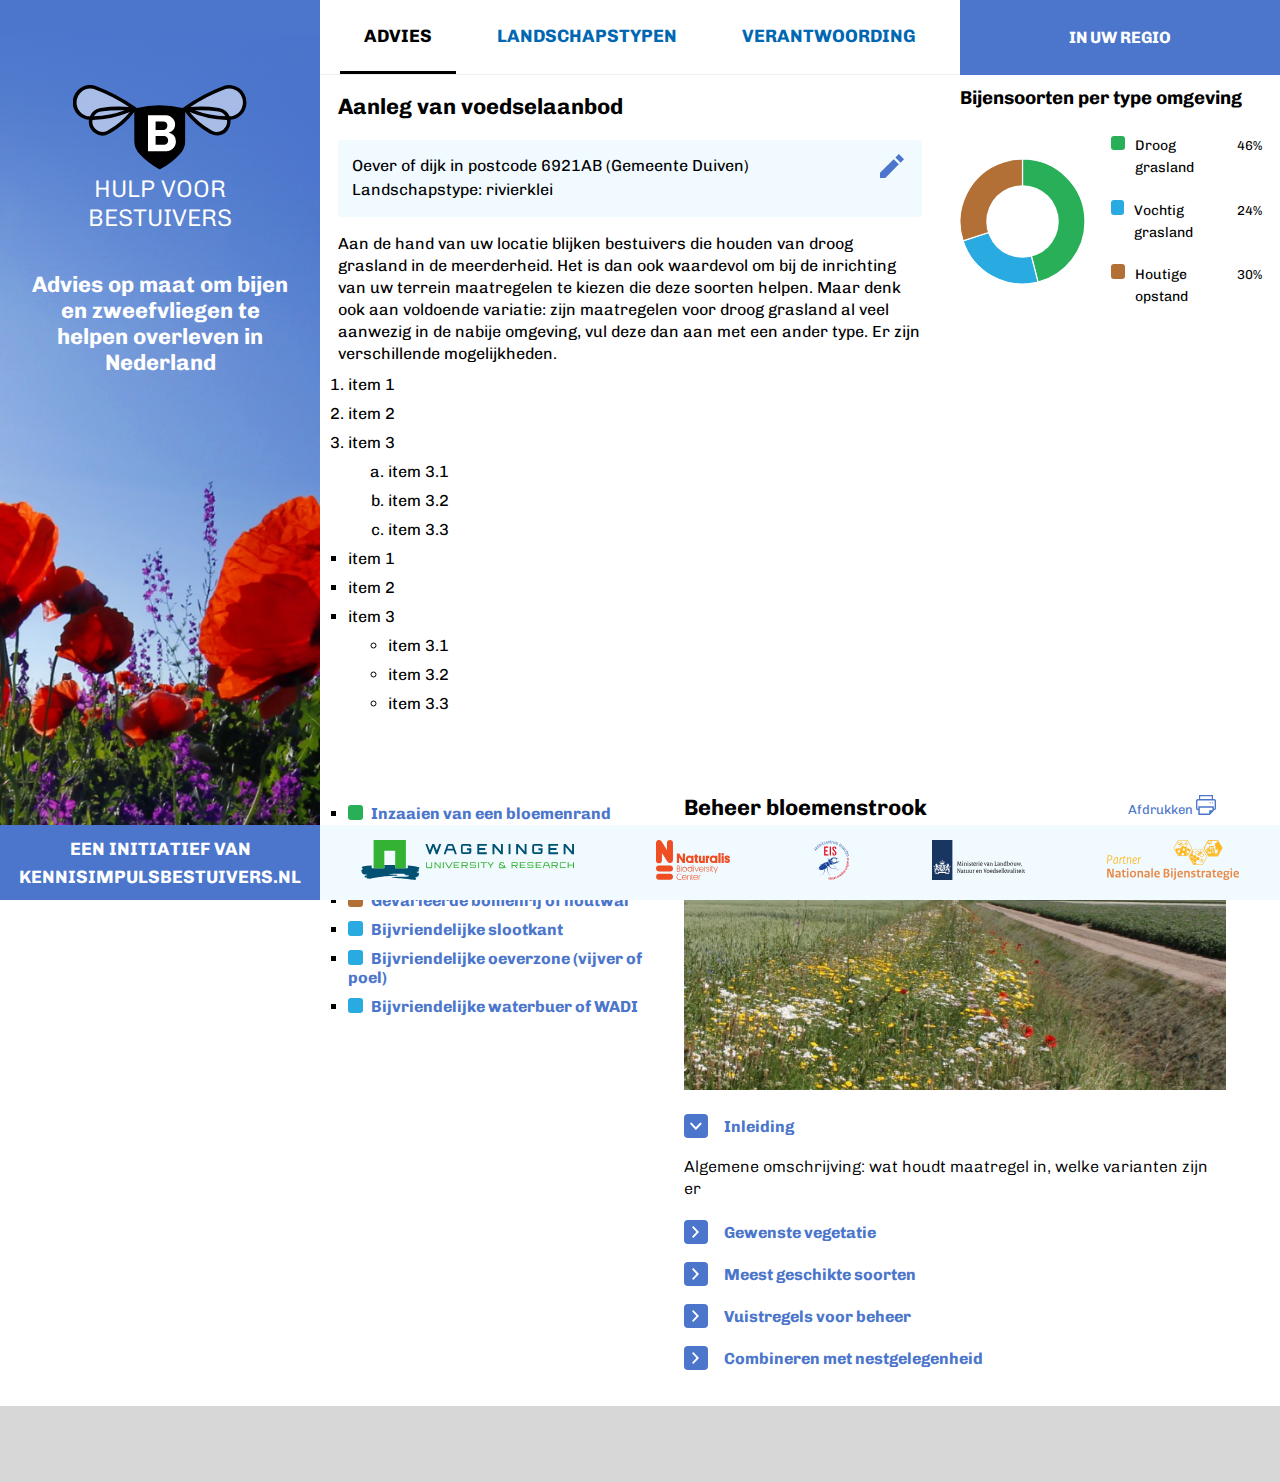
==== commit 66b91052: "add some updats #1" ====
--- a/results.html
+++ b/results.html
@@ -3,6 +3,7 @@
   <head>
     <meta charset="UTF-8" />
     <meta name="viewport" content="width=device-width, initial-scale=1.0" />
+
     <link
       href="https://fonts.googleapis.com/css2?family=Chivo:ital,wght@0,300;0,400;0,700;1,300;1,400;1,700&display=swap"
       rel="stylesheet"
@@ -261,7 +262,7 @@
                 </div>
                 <img src='./assets/main-image-of-measure.jpg' alt='maatregel' class='content_measure_image'/>
                 <div>
-                <input type='checkbox' id='section_1' class='section_title_input' />
+                <input type='checkbox' id='section_1' class='section_title_input'/>
                 <div class='sm-box section_dropdown'><img src='./assets/arrow.svg' alt='arrow' /></div>
                 <label for='section_1' class='section_title'>Inleiding</label>
                 <div class='section_content'>
--- a/css/global.css
+++ b/css/global.css
@@ -51,40 +51,12 @@
 
 
 li {
-  margin: 1rem;
-}
-
-ol ol, ul ul {
-  margin-left: 3rem;
-}
-
-ol ol ol, ul ul ul {
-  margin-left: 6rem;
-}
-
-
-
-ul li {
-  list-style-type: square;
-}
-
-ul ul li {
-  list-style-type: circle;
-}
-
-ul ul ul li {
-  list-style-type: disc;
-}
-
-
-ol ol li {
-  list-style-type: lower-latin;
-}
-
-ol ol ol li {
-  list-style-type: lower-roman;
-}
-
+  text-decoration: none;
+}
+
+ul {
+  list-style: none;
+}
 
 
 
--- a/css/results.css
+++ b/css/results.css
@@ -1,6 +1,44 @@
+
 .content {
   padding: 1.8rem;
 }
+
+
+.content li {
+  margin: 1rem;
+}
+
+.content ol ol, ul ul {
+  margin-left: 3rem;
+}
+
+.content ol ol ol, ul ul ul {
+  margin-left: 6rem;
+}
+
+
+
+.content ul li {
+  list-style-type: square;
+}
+
+.content ul ul li {
+  list-style-type: circle;
+}
+
+.content ul ul ul li {
+  list-style-type: disc;
+}
+
+
+.content ol ol li {
+  list-style-type: lower-latin;
+}
+
+.content ol ol ol li {
+  list-style-type: lower-roman;
+}
+
 
 .content.full {
   margin-right: 0;
